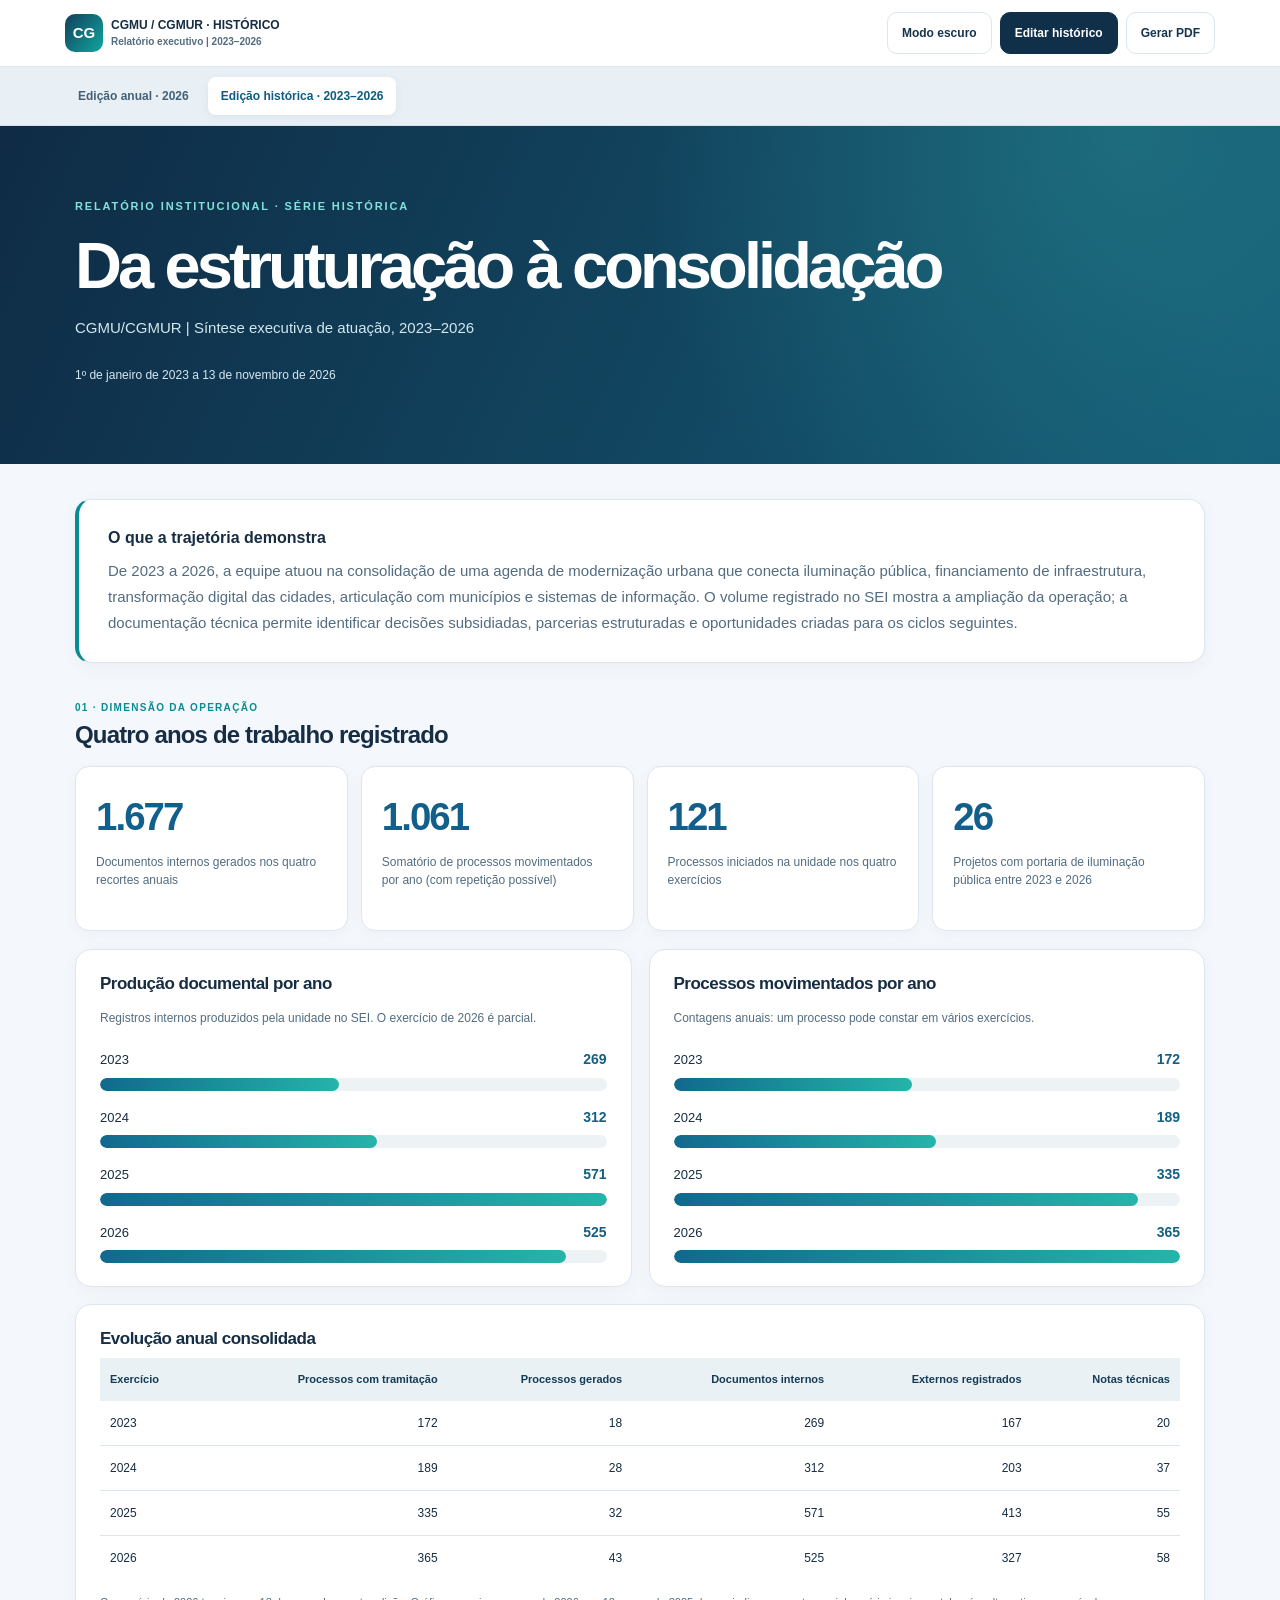
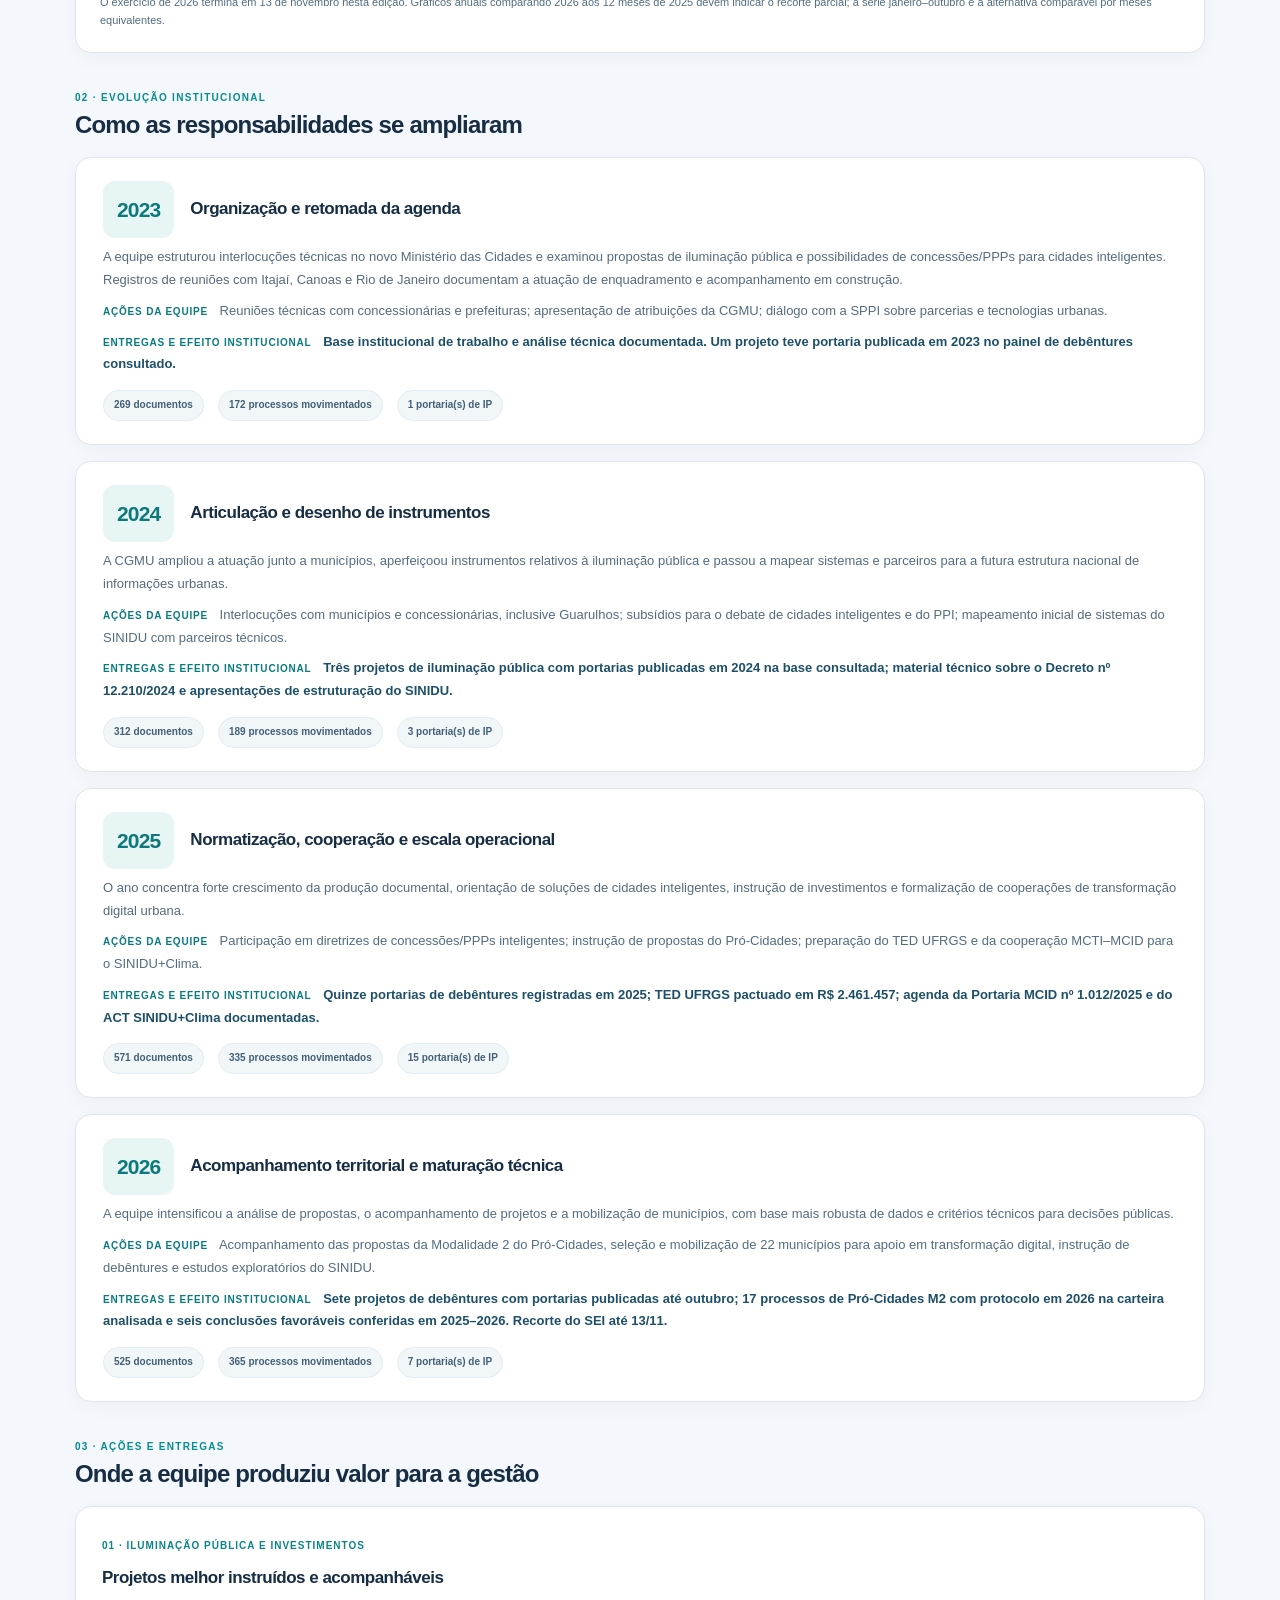
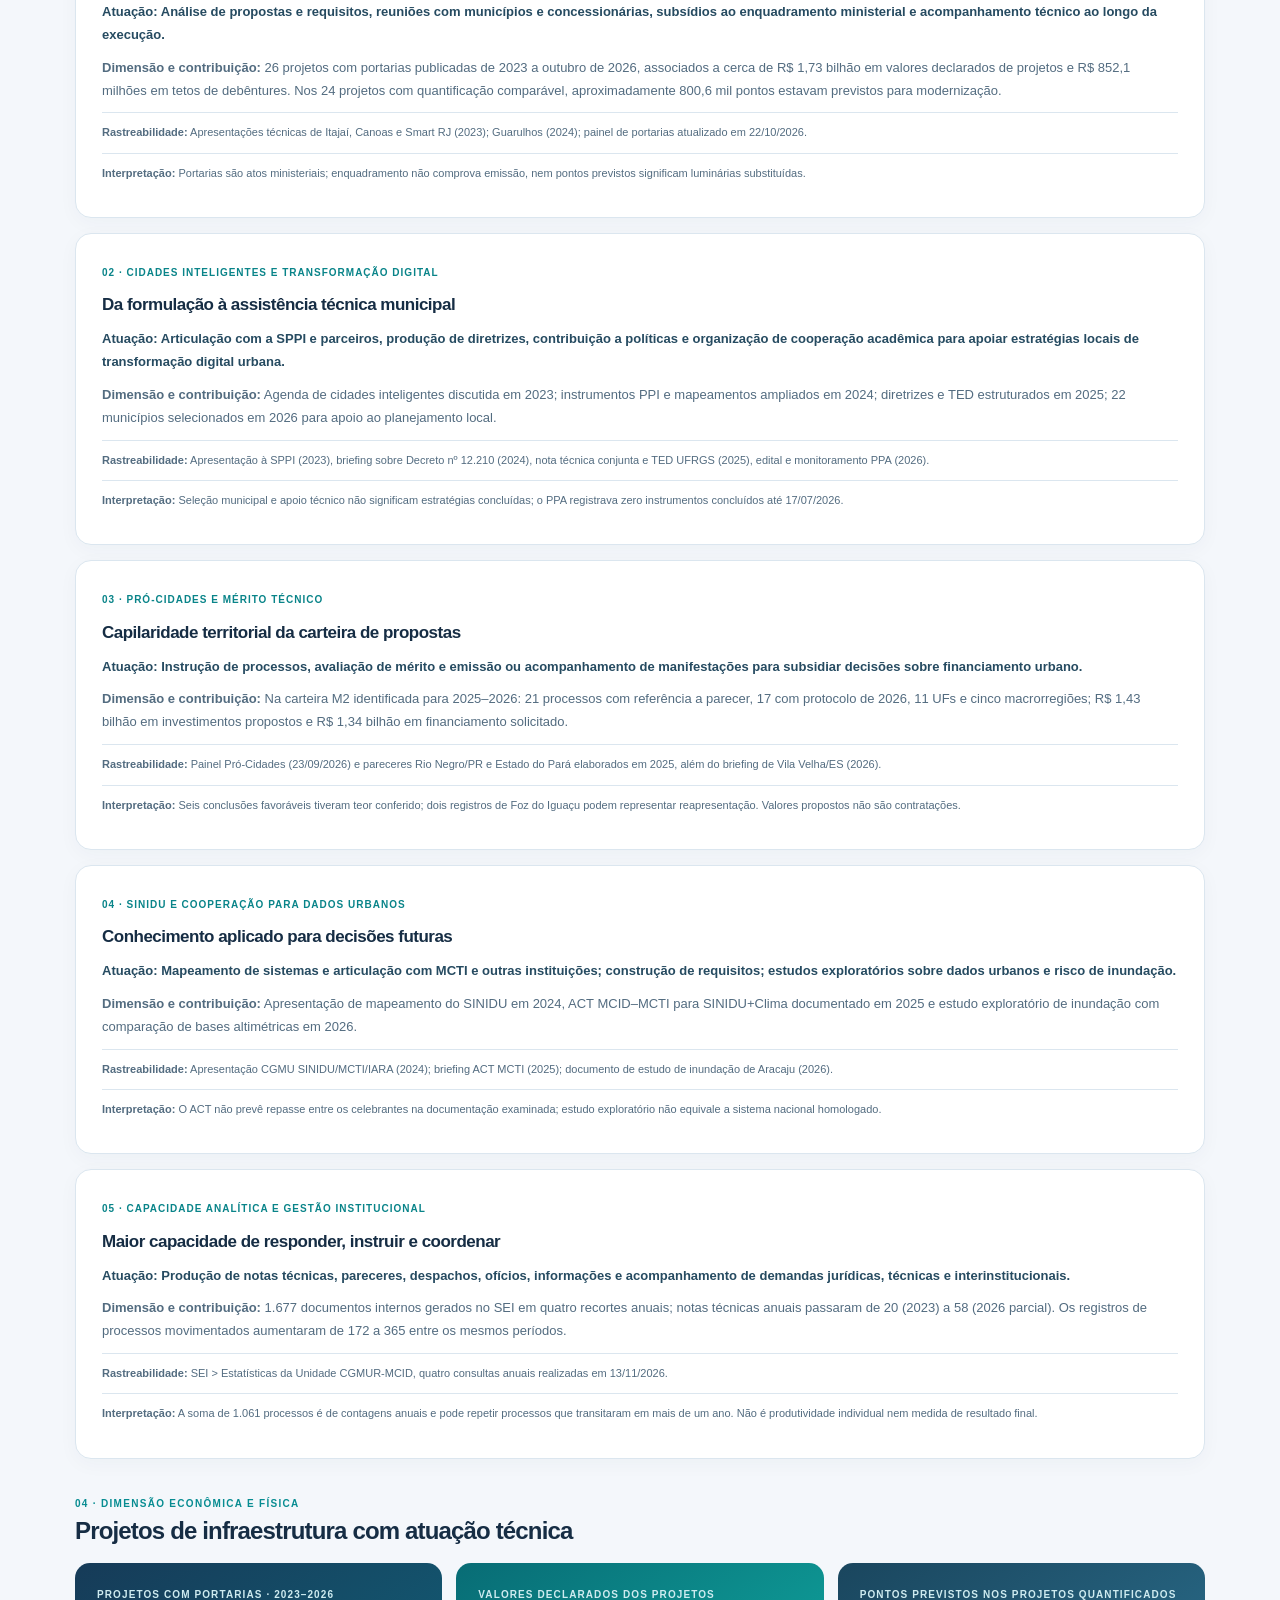
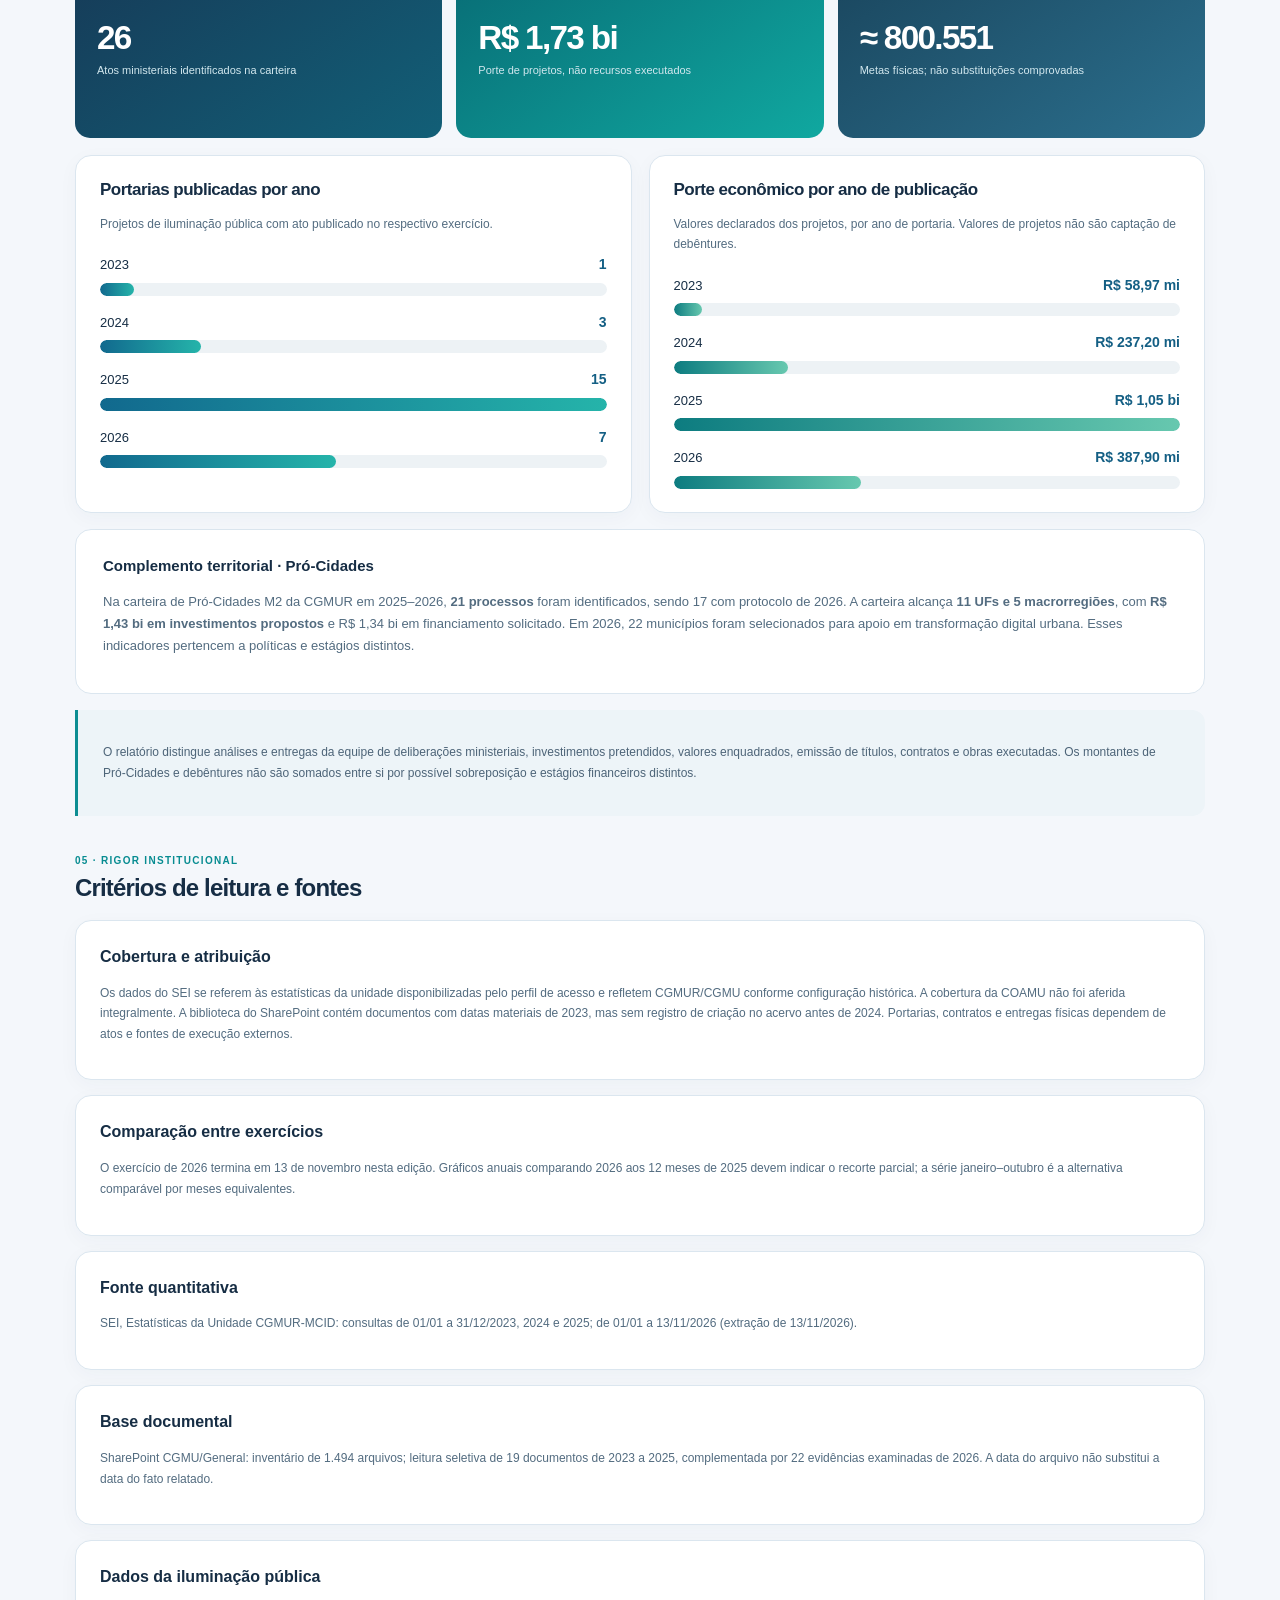
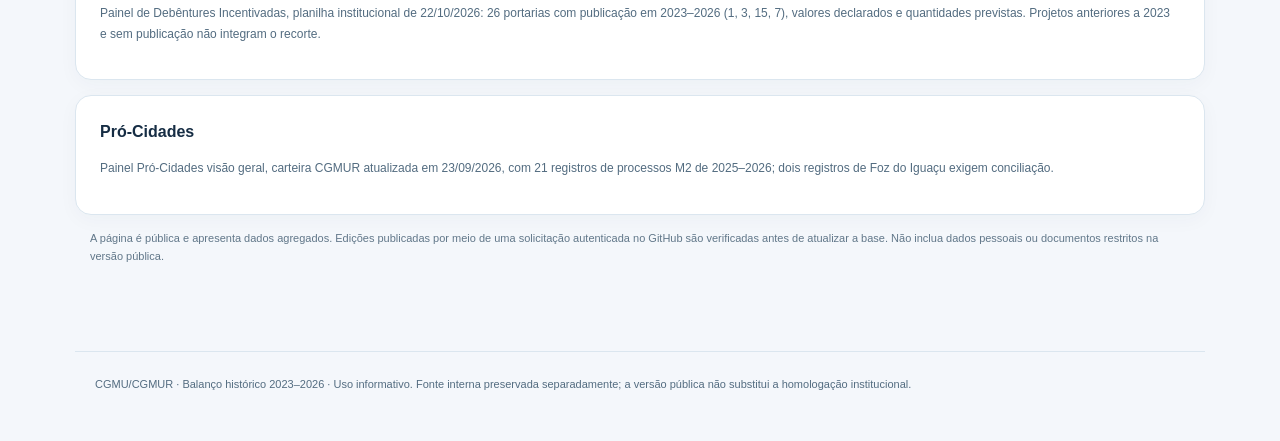
==== historico-2023-2026.html @ 6ca78395 "Publicar aba histórica CGMUR 2023–2026 com dados SEI e frentes estratégicas" ====
<!doctype html>
<html lang="pt-BR"><head><meta charset="utf-8"><meta name="viewport" content="width=device-width,initial-scale=1"><meta name="theme-color" content="#102f49">
<title>CGMU/CGMUR · Balanço histórico 2023–2026</title>
<meta name="description" content="Balanço executivo histórico da CGMU/CGMUR de janeiro de 2023 a novembro de 2026: atuação técnica, dados processuais, iluminação pública, transformação digital e parcerias.">
<link rel="stylesheet" href="historico-v1.css"></head><body>
<nav class="topbar" aria-label="Ações e navegação">
 <div class="logo" aria-hidden="true">CG</div><div class="brand">CGMU / CGMUR · HISTÓRICO <span>Relatório executivo | 2023–2026</span></div>
 <button id="theme" aria-pressed="false">Modo escuro</button>
 <button id="edit" class="primary" aria-pressed="false">Editar histórico</button>
 <button id="save" class="edit-only">Salvar rascunho</button>
 <button id="restore" class="edit-only">Restaurar rascunho</button>
 <button id="export" class="edit-only">Exportar JSON</button>
 <button id="publish" class="accent edit-only">Publicar alterações</button>
 <button id="print">Gerar PDF</button>
</nav>
<div id="status" class="status" role="status"></div>
<div class="tabs" aria-label="Edições do relatório">
 <a href="index.html">Edição anual · 2026</a>
 <a href="historico-2023-2026.html" class="active" aria-current="page">Edição histórica · 2023–2026</a>
</div>
<header class="hero"><div class="inner"><div class="eyebrow">RELATÓRIO INSTITUCIONAL · SÉRIE HISTÓRICA</div><h1 id="heroTitle"></h1><p id="heroSubtitle"></p><p class="period" id="period"></p></div></header>
<main class="container">
 <section class="intro" id="panorama"><h2>O que a trajetória demonstra</h2><p id="intro"></p></section>
 <section id="indicadores"><h2 class="section-title"><span class="section-kicker">01 · DIMENSÃO DA OPERAÇÃO</span>Quatro anos de trabalho registrado</h2><div class="kpis" id="kpis"></div>
 <div class="cols" style="margin-top:18px"><article class="panel"><h3>Produção documental por ano</h3><p class="small">Registros internos produzidos pela unidade no SEI. O exercício de 2026 é parcial.</p><div class="chart-group" id="docsChart"></div></article><article class="panel"><h3>Processos movimentados por ano</h3><p class="small">Contagens anuais: um processo pode constar em vários exercícios.</p><div class="chart-group" id="processChart"></div></article></div>
 <article class="panel" style="margin-top:17px"><h3>Evolução anual consolidada</h3><div class="table-wrap"><table class="trend"><thead><tr><th>Exercício</th><th>Processos com tramitação</th><th>Processos gerados</th><th>Documentos internos</th><th>Externos registrados</th><th>Notas técnicas</th></tr></thead><tbody id="yearTable"></tbody></table></div><p class="chart-note" id="comparability"></p></article></section>
 <section id="trajetoria"><h2 class="section-title"><span class="section-kicker">02 · EVOLUÇÃO INSTITUCIONAL</span>Como as responsabilidades se ampliaram</h2><div id="yearStories"></div></section>
 <section id="contribuicao"><h2 class="section-title"><span class="section-kicker">03 · AÇÕES E ENTREGAS</span>Onde a equipe produziu valor para a gestão</h2><div id="themeStories"></div></section>
 <section id="investimentos"><h2 class="section-title"><span class="section-kicker">04 · DIMENSÃO ECONÔMICA E FÍSICA</span>Projetos de infraestrutura com atuação técnica</h2><div class="finance"><div class="finance-card"><span>Projetos com portarias · 2023–2026</span><strong id="debCount"></strong><p>Atos ministeriais identificados na carteira</p></div><div class="finance-card"><span>Valores declarados dos projetos</span><strong id="debValue"></strong><p>Porte de projetos, não recursos executados</p></div><div class="finance-card"><span>Pontos previstos nos projetos quantificados</span><strong id="debPoints"></strong><p>Metas físicas; não substituições comprovadas</p></div></div>
 <div class="cols" style="margin-top:17px"><article class="panel"><h3>Portarias publicadas por ano</h3><p class="small">Projetos de iluminação pública com ato publicado no respectivo exercício.</p><div class="chart-group" id="debChart"></div></article><article class="panel"><h3>Porte econômico por ano de publicação</h3><p class="small">Valores declarados dos projetos, por ano de portaria. Valores de projetos não são captação de debêntures.</p><div class="chart-group" id="debFinanceChart"></div></article></div>
 <div class="territory"><strong>Complemento territorial · Pró-Cidades</strong><p id="territoryText"></p></div><div class="footnotes"><p id="caveatMoney"></p></div></section>
 <section id="metodologia"><h2 class="section-title"><span class="section-kicker">05 · RIGOR INSTITUCIONAL</span>Critérios de leitura e fontes</h2><div id="notes"></div></section>
 <p class="notice" id="editHelp">A página é pública e apresenta dados agregados. Edições publicadas por meio de uma solicitação autenticada no GitHub são verificadas antes de atualizar a base. Não inclua dados pessoais ou documentos restritos na versão pública.</p>
</main>
<footer class="footer">CGMU/CGMUR · Balanço histórico 2023–2026 · Uso informativo. Fonte interna preservada separadamente; a versão pública não substitui a homologação institucional.</footer>
<noscript>Ative o JavaScript para consultar os indicadores e os gráficos deste relatório.</noscript>
<script>
const PATH='historico-2023-2026.json',REPO='victorpeborges-ADS/relatorio-cgmur-2026-publico';
const $=q=>document.querySelector(q);
const fmt=n=>Number(n||0).toLocaleString('pt-BR',{maximumFractionDigits:0});
const brl=n=>Number(n||0).toLocaleString('pt-BR',{style:'currency',currency:'BRL'});
const money=n=>n>=1e9?'R$ '+(n/1e9).toLocaleString('pt-BR',{maximumFractionDigits:2,minimumFractionDigits:2})+' bi':n>=1e6?'R$ '+(n/1e6).toLocaleString('pt-BR',{maximumFractionDigits:2,minimumFractionDigits:2})+' mi':brl(n);
const esc=s=>String(s??'').replace(/[&<>"']/g,c=>({'&':'&amp;','<':'&lt;','>':'&gt;','"':'&quot;',"'":'&#39;'}[c]));
let model=null,original=null,editing=false;
const copy=x=>JSON.parse(JSON.stringify(x));
const numericKeys=new Set(['processes','generated','documents','external','notes','merits','tenMonthDocuments','acts','projectValue','ceiling','plannedPoints','quantified','cases']);
function displayMessage(s,err=false){const box=$('#status');box.textContent=s;box.classList.add('visible');box.classList.toggle('error',err)}
function getPath(obj,path){return path.split('.').reduce((x,key)=>x?.[key],obj)}
function setPath(obj,path,val){const p=path.split('.');let v=obj;for(const x of p.slice(0,-1))v=v?.[x];if(v!=null)v[p.at(-1)]=val}
function eText(s,path,format){const shown=format?format(s):s;return '<span data-edit="'+esc(path)+'" '+(numericKeys.has(path.split('.').at(-1))?'data-number="true"':'')+'>'+esc(shown)+'</span>'}
function addBar(to,items,key,formatter,max){const el=$(to);el.replaceChildren();const mx=max||Math.max(1,...items.map(x=>Number(x[key]||0)));items.forEach((item,i)=>{const row=document.createElement('div');row.className='chart-row';row.innerHTML='<div class="chart-label"><span>'+esc(item.year)+'</span><strong>'+esc(formatter(item[key]))+'</strong></div><div class="track"><div class="fill'+(key==='projectValue'?' secondary':'')+'" style="width:'+Math.max(0,100*Number(item[key]||0)/mx)+'%"></div></div>';el.append(row)})}
function render(){
 if(!model)return;const m=model,years=m.years,debs=m.debentures;
 $('#heroTitle').innerHTML=eText(m.title,'title');$('#heroSubtitle').innerHTML=eText(m.subtitle,'subtitle');$('#period').innerHTML=eText(m.period,'period');
 $('#intro').innerHTML=eText(m.summary,'summary');
 const numdocs=years.reduce((s,x)=>s+x.documents,0),procs=years.reduce((s,x)=>s+x.processes,0),made=years.reduce((s,x)=>s+x.generated,0);
 const acttotal=debs.reduce((s,x)=>s+x.acts,0);
 const cards=[{v:numdocs,l:'Documentos internos gerados nos quatro recortes anuais'},{v:procs,l:'Somatório de processos movimentados por ano (com repetição possível)'},{v:made,l:'Processos iniciados na unidade nos quatro exercícios'},{v:acttotal,l:'Projetos com portaria de iluminação pública entre 2023 e 2026'}];
 $('#kpis').innerHTML=cards.map(c=>'<article class="kpi"><strong>'+fmt(c.v)+'</strong><span>'+esc(c.l)+'</span></article>').join('');
 addBar('#docsChart',years,'documents',fmt);addBar('#processChart',years,'processes',fmt);
 $('#yearTable').innerHTML=years.map((y,i)=>'<tr>'+['year','processes','generated','documents','external','notes'].map(k=>'<td>'+eText(y[k],'years.'+i+'.'+k,k==='year'?null:fmt)+'</td>').join('')+'</tr>').join('');
 $('#comparability').innerHTML=eText(m.notes.comparability,'notes.comparability');
 $('#yearStories').innerHTML=years.map((y,i)=>'<article class="year-card"><div class="year-header"><span class="year-big">'+esc(y.year)+'</span><h3>'+eText(y.label,'years.'+i+'.label')+'</h3></div><p>'+eText(y.summary,'years.'+i+'.summary')+'</p><p><span class="label">Ações da equipe</span> '+eText(y.actions,'years.'+i+'.actions')+'</p><p class="feature"><span class="label">Entregas e efeito institucional</span> '+eText(y.results,'years.'+i+'.results')+'</p><div class="year-stats"><span class="mini-pill">'+fmt(y.documents)+' documentos</span><span class="mini-pill">'+fmt(y.processes)+' processos movimentados</span><span class="mini-pill">'+fmt(debs[i].acts)+' portaria(s) de IP</span></div></article>').join('');
 $('#themeStories').innerHTML=m.themes.map((t,i)=>'<article class="theme-card"><span class="tag">'+eText(t.tag,'themes.'+i+'.tag')+'</span><h3>'+eText(t.title,'themes.'+i+'.title')+'</h3><p class="action"><b>Atuação:</b> '+eText(t.action,'themes.'+i+'.action')+'</p><p><b>Dimensão e contribuição:</b> '+eText(t.result,'themes.'+i+'.result')+'</p><p class="evidence"><b>Rastreabilidade:</b> '+eText(t.evidence,'themes.'+i+'.evidence')+'</p><p class="evidence"><b>Interpretação:</b> '+eText(t.boundary,'themes.'+i+'.boundary')+'</p></article>').join('');
 $('#debCount').textContent=fmt(acttotal);$('#debValue').textContent=money(debs.reduce((s,x)=>s+x.projectValue,0));$('#debPoints').textContent='≈ '+fmt(debs.reduce((s,x)=>s+x.plannedPoints,0));
 addBar('#debChart',debs,'acts',fmt);addBar('#debFinanceChart',debs,'projectValue',money);
 $('#territoryText').innerHTML='Na carteira de Pró-Cidades M2 da CGMUR em 2025–2026, <b>'+fmt(m.territory.procCases)+' processos</b> foram identificados, sendo '+fmt(m.territory.proc2026)+' com protocolo de 2026. A carteira alcança <b>'+fmt(m.territory.states)+' UFs e '+fmt(m.territory.macroregions)+' macrorregiões</b>, com <b>'+money(m.territory.proInvestment)+' em investimentos propostos</b> e '+money(m.territory.proFinancing)+' em financiamento solicitado. Em 2026, '+fmt(m.territory.municipalTDU)+' municípios foram selecionados para apoio em transformação digital urbana. Esses indicadores pertencem a políticas e estágios distintos.';
 $('#caveatMoney').innerHTML=eText(m.notes.attribution,'notes.attribution');
 $('#notes').innerHTML=['limitations','comparability','sourceSEI','sourceSharePoint','sourceDeb','sourceProc'].map((k,i)=>'<article class="methodbox"><h3>'+esc(({limitations:'Cobertura e atribuição',comparability:'Comparação entre exercícios',sourceSEI:'Fonte quantitativa',sourceSharePoint:'Base documental',sourceDeb:'Dados da iluminação pública',sourceProc:'Pró-Cidades'}[k]))+'</h3><p>'+eText(m.notes[k],'notes.'+k)+'</p></article>').join('');
 document.querySelectorAll('[data-edit]').forEach(el=>{el.contentEditable=editing?'true':'false';if(editing)el.setAttribute('aria-label','Editar '+el.dataset.edit);else el.removeAttribute('aria-label')});
 $('#edit').setAttribute('aria-pressed',String(editing));document.body.classList.toggle('editing',editing);
}
function numeric(s){const str=String(s).trim().replace(/\s+/g,'');let v=str;if(str.includes(','))v=str.replace(/\./g,'').replace(',','.');else if(/^\d{1,3}(\.\d{3})+$/.test(str))v=str.replace(/\./g,'');const x=Number(v);return Number.isFinite(x)&&x>=0?x:NaN}
function snapshot(){if(!model)return;for(const el of document.querySelectorAll('[data-edit]')){const path=el.dataset.edit,value=el.innerText.trim();setPath(model,path,el.dataset.number==='true'?numeric(value):value)}model.updated=new Date().toISOString().slice(0,10)}
function validate(m){if(!m||!Array.isArray(m.years)||m.years.length!==4||!Array.isArray(m.debentures)||m.debentures.length!==4||!Array.isArray(m.themes)||m.themes.length<4||m.themes.length>10)throw Error('Estrutura histórica inválida');for(const group of [m.years,m.debentures])for(const row of group)for(const [k,v] of Object.entries(row))if(numericKeys.has(k)&&(!Number.isFinite(v)||v<0))throw Error('Indicador numérico inválido: '+k);if(!m.title||m.title.length>200||!m.summary||m.summary.length>8000)throw Error('Título ou resumo inválido');return true}
$('#edit').onclick=()=>{if(editing)snapshot();editing=!editing;render();displayMessage(editing?'Modo de edição ativado. Os textos e números podem ser alterados diretamente na página.':'Modo de leitura restaurado.')};
$('#save').onclick=()=>{snapshot();try{validate(model);localStorage.setItem('cgmur-history-draft',JSON.stringify(model));render();displayMessage('Rascunho histórico salvo neste navegador.')}catch(e){displayMessage(e.message,true)}};
$('#restore').onclick=()=>{try{const raw=localStorage.getItem('cgmur-history-draft');if(!raw)throw Error('Ainda não há rascunho salvo.');const m=JSON.parse(raw);validate(m);model=m;render();displayMessage('Rascunho histórico restaurado.')}catch(e){displayMessage(e.message,true)}};
$('#export').onclick=()=>{snapshot();try{validate(model);const a=document.createElement('a'),blob=new Blob([JSON.stringify(model,null,2)],{type:'application/json'});a.href=URL.createObjectURL(blob);a.download='CGMUR_Historico_2023_2026_editado.json';a.click();setTimeout(()=>URL.revokeObjectURL(a.href),20000)}catch(e){displayMessage(e.message,true)}};
$('#print').onclick=()=>window.print();
$('#publish').onclick=async()=>{
 snapshot();try{validate(model)}catch(e){displayMessage(e.message,true);return}
 const raw=JSON.stringify(model);
 if(/sei\.mi\.gov\.br|mcidades\.sharepoint\.com|\b\d{5}\.\d{6}\/\d{4}-\d{2}\b/i.test(raw)){displayMessage('Existe uma referência interna de processo ou endereço privado. Retire-a antes de publicar.',true);return}
 if(!confirm('A edição será pública após sua confirmação no GitHub. Confirma que não contém dados internos, pessoais ou restritos?'))return;
 const newTab=window.open('about:blank','_blank');
 if(!newTab){displayMessage('Permita novas abas/pop-ups para publicar pelo GitHub.',true);return}
 try{newTab.opener=null}catch(e){}
 let body='CGMUR_HISTORY_UPDATE_V1\n'+raw;
 try{if(typeof CompressionStream!=='undefined'){const zip=await new Response(new Blob([raw]).stream().pipeThrough(new CompressionStream('gzip'))).arrayBuffer();const arr=new Uint8Array(zip);let b='';for(let i=0;i<arr.length;i+=8192)b+=String.fromCharCode(...arr.slice(i,i+8192));body='CGMUR_HISTORY_UPDATE_V1_GZIP\n'+btoa(b).replace(/\+/g,'-').replace(/\//g,'_').replace(/=+$/,'')}}catch(e){}
 const base='https://github.com/'+REPO+'/issues/new?title='+encodeURIComponent('Atualizar relatório histórico CGMUR 2023–2026');
 const url=base+'&body='+encodeURIComponent(body);
 if(url.length<6500){newTab.location.replace(url);displayMessage('No GitHub, confirme a solicitação com Submit new issue. Sua conta será verificada antes da publicação.')}
 else{newTab.location.replace(base);try{await navigator.clipboard.writeText(body);displayMessage('Descrição copiada. Cole no corpo da solicitação do GitHub e clique em Submit new issue.')}catch(e){displayMessage('O texto é extenso. Exporte o JSON e solicite publicação sem colar dados privados.',true)}}
};
$('#theme').onclick=()=>{const dark=document.documentElement.dataset.theme!=='dark';document.documentElement.dataset.theme=dark?'dark':'light';$('#theme').textContent=dark?'Modo claro':'Modo escuro';$('#theme').setAttribute('aria-pressed',String(dark));try{localStorage.setItem('cgmur-history-theme',dark?'dark':'light')}catch(e){}};
try{if(localStorage.getItem('cgmur-history-theme')==='dark')$('#theme').click()}catch(e){}
(async()=>{try{const r=await fetch(PATH+'?v=20261113');if(!r.ok)throw Error('HTTP '+r.status);model=await r.json();validate(model);original=copy(model);render()}catch(e){displayMessage('Não foi possível carregar os dados: '+e.message,true)}})();
</script></body></html>
---- historico-v1.css ----
:root{color-scheme:light;--paper:#f4f7fb;--surface:#fff;--ink:#162d44;--muted:#536c80;--line:#dbe6ef;--navy:#102f49;--teal:#078c91;--blue:#145e8c;--radius:16px}*{box-sizing:border-box}html{scroll-behavior:smooth;scroll-padding-top:40px}body{margin:0;font:15px/1.68 -apple-system,BlinkMacSystemFont,"Segoe UI",Arial,sans-serif;background:var(--paper);color:var(--ink)}a{color:inherit}button{font:inherit;cursor:pointer;background:#fff;color:#17344d;border:1px solid var(--line);border-radius:10px;padding:10px 14px;min-height:41px;font-size:12px;font-weight:750}button:hover{background:#eaf2f6}button:focus-visible,a:focus-visible,[contenteditable=true]:focus-visible{outline:3px solid #0e91a0;outline-offset:3px}.topbar{background:#fff;border-bottom:1px solid var(--line);padding:12px max(20px,calc((100vw - 1150px)/2));display:flex;align-items:center;gap:8px;flex-wrap:wrap}.logo{height:38px;width:38px;display:grid;place-items:center;border-radius:10px;background:linear-gradient(130deg,#12405b,#10a5a0);color:white;font-weight:800}.brand{flex:1 1 220px;font-size:12px;font-weight:800;line-height:1.2}.brand span{display:block;font-size:10px;color:var(--muted);font-weight:600;margin-top:4px}.topbar .primary{background:var(--navy);color:#fff;border-color:var(--navy)}.topbar .accent{background:#077b7e;color:#fff;border-color:#077b7e}.tabs{display:flex;flex-wrap:wrap;gap:6px;padding:10px max(20px,calc((100vw - 1150px)/2));background:#e9f0f5;border-bottom:1px solid #d5e1ea}.tabs a{font-size:12px;text-decoration:none;color:#426177;font-weight:800;border-radius:8px;padding:9px 13px}.tabs a.active{background:#fff;color:#0f5c80;box-shadow:0 2px 9px #093c5210}.hero{color:#fff;position:relative;isolation:isolate;padding:71px 20px 65px;background:radial-gradient(circle at 88% 3%,#247e8999,transparent 42%),linear-gradient(115deg,#0f2b45,#145c77)}.hero .inner{max-width:1130px;margin:auto}.eyebrow{font-size:11px;text-transform:uppercase;letter-spacing:.17em;color:#83e3db;font-weight:800}.hero h1{font-size:clamp(35px,5.5vw,65px);line-height:1.1;letter-spacing:-.06em;max-width:940px;margin:14px 0}.hero p{max-width:800px;color:#d2e8ef;font-size:15px;margin:13px 0}.hero .period{font-size:12px;margin-top:25px;color:#d7e8f1}.container{max-width:1170px;margin:auto;padding:35px 20px 85px}.intro{padding:25px 29px;background:#fff;border:1px solid var(--line);border-left:4px solid var(--teal);border-radius:var(--radius);box-shadow:0 5px 19px #0d33550a}.intro h2{margin:0 0 6px;font-size:16px}.intro p{margin:0;color:var(--muted);line-height:1.76}.section-title{margin:39px 0 17px;font-size:24px;letter-spacing:-.035em;line-height:1.2}.section-kicker{display:block;font-size:10px;letter-spacing:.13em;text-transform:uppercase;font-weight:850;color:var(--teal);margin:0 0 7px}.kpis{display:grid;grid-template-columns:repeat(4,minmax(0,1fr));gap:13px}.kpi{background:#fff;border:1px solid var(--line);border-radius:14px;padding:22px 20px;min-height:165px;box-shadow:0 4px 15px #0d345508}.kpi strong{font-size:clamp(26px,3vw,39px);line-height:1.1;display:block;letter-spacing:-.05em;color:#125f8b;margin:7px 0 14px;font-variant-numeric:tabular-nums}.kpi span{font-size:12px;color:var(--muted);line-height:1.5;display:block}.cols{display:grid;grid-template-columns:repeat(2,minmax(0,1fr));gap:17px}.panel,.year-card,.theme-card,.methodbox{background:var(--surface);border:1px solid var(--line);border-radius:var(--radius);padding:23px 24px;box-shadow:0 5px 20px #10354c09;min-width:0}.panel h3,.year-card h3,.theme-card h3{font-size:17px;letter-spacing:-.03em;margin:0 0 7px;line-height:1.35}.panel .small,.methodbox p{font-size:12px;color:var(--muted);line-height:1.72}.chart-group{display:grid;gap:15px;margin-top:19px}.chart-row{min-width:0}.chart-label{display:flex;align-items:baseline;justify-content:space-between;gap:12px;font-size:13px;margin-bottom:6px}.chart-label strong{font-variant-numeric:tabular-nums;font-size:14px;color:#145f84}.track{height:13px;border-radius:9px;overflow:hidden;background:#edf2f5}.fill{height:100%;border-radius:9px;background:linear-gradient(90deg,#11698e,#25b4aa)}.fill.secondary{background:linear-gradient(90deg,#0d7c80,#67c8af)}.chart-note{font-size:11px;color:var(--muted);margin:13px 0 0;line-height:1.65}.table-wrap{overflow-x:auto}.trend{width:100%;border-collapse:separate;border-spacing:0;font-size:12px}.trend th{text-align:right;background:#e9f1f5;color:#143c55;font-size:11px;padding:12px 10px}.trend th:first-child,.trend td:first-child{text-align:left}.trend td{padding:12px 10px;text-align:right;border-bottom:1px solid var(--line);font-variant-numeric:tabular-nums}.trend tr:last-child td{border:0}.trend .muted{font-size:10px;color:#65788a}.year-card{margin-bottom:16px;padding:23px 27px}.year-header{display:flex;align-items:center;gap:16px;margin-bottom:8px}.year-big{border-radius:12px;background:#e8f5f5;color:#0d797c;font-size:21px;font-weight:850;padding:11px 14px;letter-spacing:-.04em}.year-header h3{margin:0}.year-card p{font-size:13px;color:var(--muted);line-height:1.75;margin:8px 0 0}.year-card .feature{font-weight:650;color:#1d5068}.year-card .label{color:#087b80;font-weight:830;text-transform:uppercase;font-size:10px;letter-spacing:.08em;display:inline-block;margin-right:8px}.year-stats{display:flex;gap:14px;flex-wrap:wrap;margin-top:14px}.mini-pill{background:#f1f6f9;border:1px solid #e1edf2;padding:6px 10px;border-radius:40px;color:#436074;font-size:10px;font-weight:730}.theme-card{padding:24px 26px;margin-bottom:15px}.theme-card .tag{color:#098489;text-transform:uppercase;font-size:10px;font-weight:820;letter-spacing:.1em}.theme-card h3{margin:11px 0}.theme-card p{font-size:13px;line-height:1.76;color:var(--muted);margin:10px 0}.theme-card .action{font-weight:690;color:#264b61}.theme-card .evidence{padding-top:10px;border-top:1px solid var(--line);font-size:11px}.finance{display:grid;grid-template-columns:repeat(3,minmax(0,1fr));gap:14px}.finance-card{background:linear-gradient(145deg,#163b58,#125f77);border-radius:15px;color:#fff;padding:24px 22px;min-height:175px}.finance-card:nth-child(2){background:linear-gradient(145deg,#086c75,#10a8a0)}.finance-card:nth-child(3){background:linear-gradient(145deg,#1a465e,#2b6f8d)}.finance-card span{font-size:10px;letter-spacing:.11em;text-transform:uppercase;color:#ceebf0;font-weight:750;display:block}.finance-card strong{font-size:clamp(25px,2.6vw,37px);font-variant-numeric:tabular-nums;display:block;margin:16px 0 4px;letter-spacing:-.05em;line-height:1.15}.finance-card p{font-size:11px;color:#d1e7ee;line-height:1.55;margin:0}.territory{padding:23px 27px;margin-top:16px;background:#fff;border:1px solid var(--line);border-radius:var(--radius)}.territory p{font-size:13px;color:var(--muted);line-height:1.7}.footnotes{background:#edf4f8;border-left:3px solid #0d8d92;padding:20px 25px;border-radius:0 13px 13px 0;margin-top:16px}.footnotes p{font-size:12px;color:#4d6478;line-height:1.73}.methodbox{margin-top:15px}.methodbox h3{margin:0 0 8px;font-size:16px}.footer{color:var(--muted);border-top:1px solid var(--line);padding:23px 20px;max-width:1130px;margin:0 auto 25px;font-size:11px}.edit-only{display:none}.editing .edit-only{display:inline-flex}.editing [contenteditable=true]{outline:2px dashed #12a2a0;outline-offset:3px;background:#c9f4ed23;cursor:text}.status{padding:11px 17px;background:#e7f4f1;color:#075c55;font-size:12px;display:none}.status.visible{display:block}.status.error{background:#ffedea;color:#902a1e}.notice{color:#617789;font-size:11px;max-width:1100px;margin:14px auto 0}.controls button{margin:3px}.print-only{display:none}@media(max-width:900px){.kpis{grid-template-columns:repeat(2,minmax(0,1fr))}.finance{grid-template-columns:1fr 1fr}.finance-card:last-child{grid-column:1/-1}}@media(max-width:670px){.container{padding:24px 14px 60px}.hero{padding:49px 17px 45px}.hero h1{font-size:37px}.topbar{padding:10px 13px}.cols{grid-template-columns:1fr}.kpis{gap:10px}.kpi{min-height:150px;padding:17px 15px}.kpi strong{font-size:32px}.finance{grid-template-columns:1fr}.finance-card:last-child{grid-column:auto}.year-header{align-items:flex-start}.tabs{padding:7px 10px}.section-title{font-size:21px}.chart-label{font-size:11px}.chart-label strong{font-size:12px}}@media print{body{background:#fff;color:#132f45}.topbar,.tabs,.status,.controls,.edit-only,.notice{display:none!important}.hero{padding:0 0 15px;background:#fff!important;color:#143f5f;border-bottom:3px solid #0e8090}.hero h1{font-size:30px;color:#12364f}.hero p,.hero .period{color:#435969}.container{padding:15px 0}.panel,.kpi,.year-card,.theme-card,.methodbox{box-shadow:none;break-inside:avoid}.cols{grid-template-columns:1fr 1fr}.kpis{grid-template-columns:repeat(4,minmax(0,1fr))}.finance{grid-template-columns:repeat(3,minmax(0,1fr))}.finance-card,.year-big{print-color-adjust:exact;-webkit-print-color-adjust:exact}.year-card,.theme-card{break-inside:avoid}.section-title{break-after:avoid;margin:26px 0 12px}.chart-group{gap:11px}}@media(prefers-reduced-motion:reduce){html{scroll-behavior:auto}}
html[data-theme=dark]{color-scheme:dark;--paper:#0f1c2a;--surface:#162b3d;--ink:#ebf3f8;--muted:#afc7d8;--line:#2c485c;--navy:#11405b;--teal:#67d4c9;--blue:#96def0}
html[data-theme=dark] .topbar{background:#182b3a}
html[data-theme=dark] .tabs{background:#14283a;border-color:#2c485c}
html[data-theme=dark] .tabs a.active{background:#254155;color:#a7e9e8}
html[data-theme=dark] button{background:#203d52;color:#e5f4f8}
html[data-theme=dark] button.primary{background:#186486;color:#fff}
html[data-theme=dark] button.accent{background:#0d7475;color:#fff}
html[data-theme=dark] .year-big{background:#21505a;color:#b8f5ed}
html[data-theme=dark] .track{background:#2c4354}
html[data-theme=dark] .kpi strong,html[data-theme=dark] .chart-label strong,html[data-theme=dark] .pc-amount{color:#91dce8}
html[data-theme=dark] .mini-pill{background:#274254;border-color:#395467;color:#bfd8e2}
html[data-theme=dark] .trend th{background:#234459;color:#daedfa}
html[data-theme=dark] .footnotes{background:#1a3c49}
html[data-theme=dark] .footnotes p{color:#bed6e3}
html[data-theme=dark] .status{background:#1e4945;color:#c6f8ea}
html[data-theme=dark] .territory{background:var(--surface)}
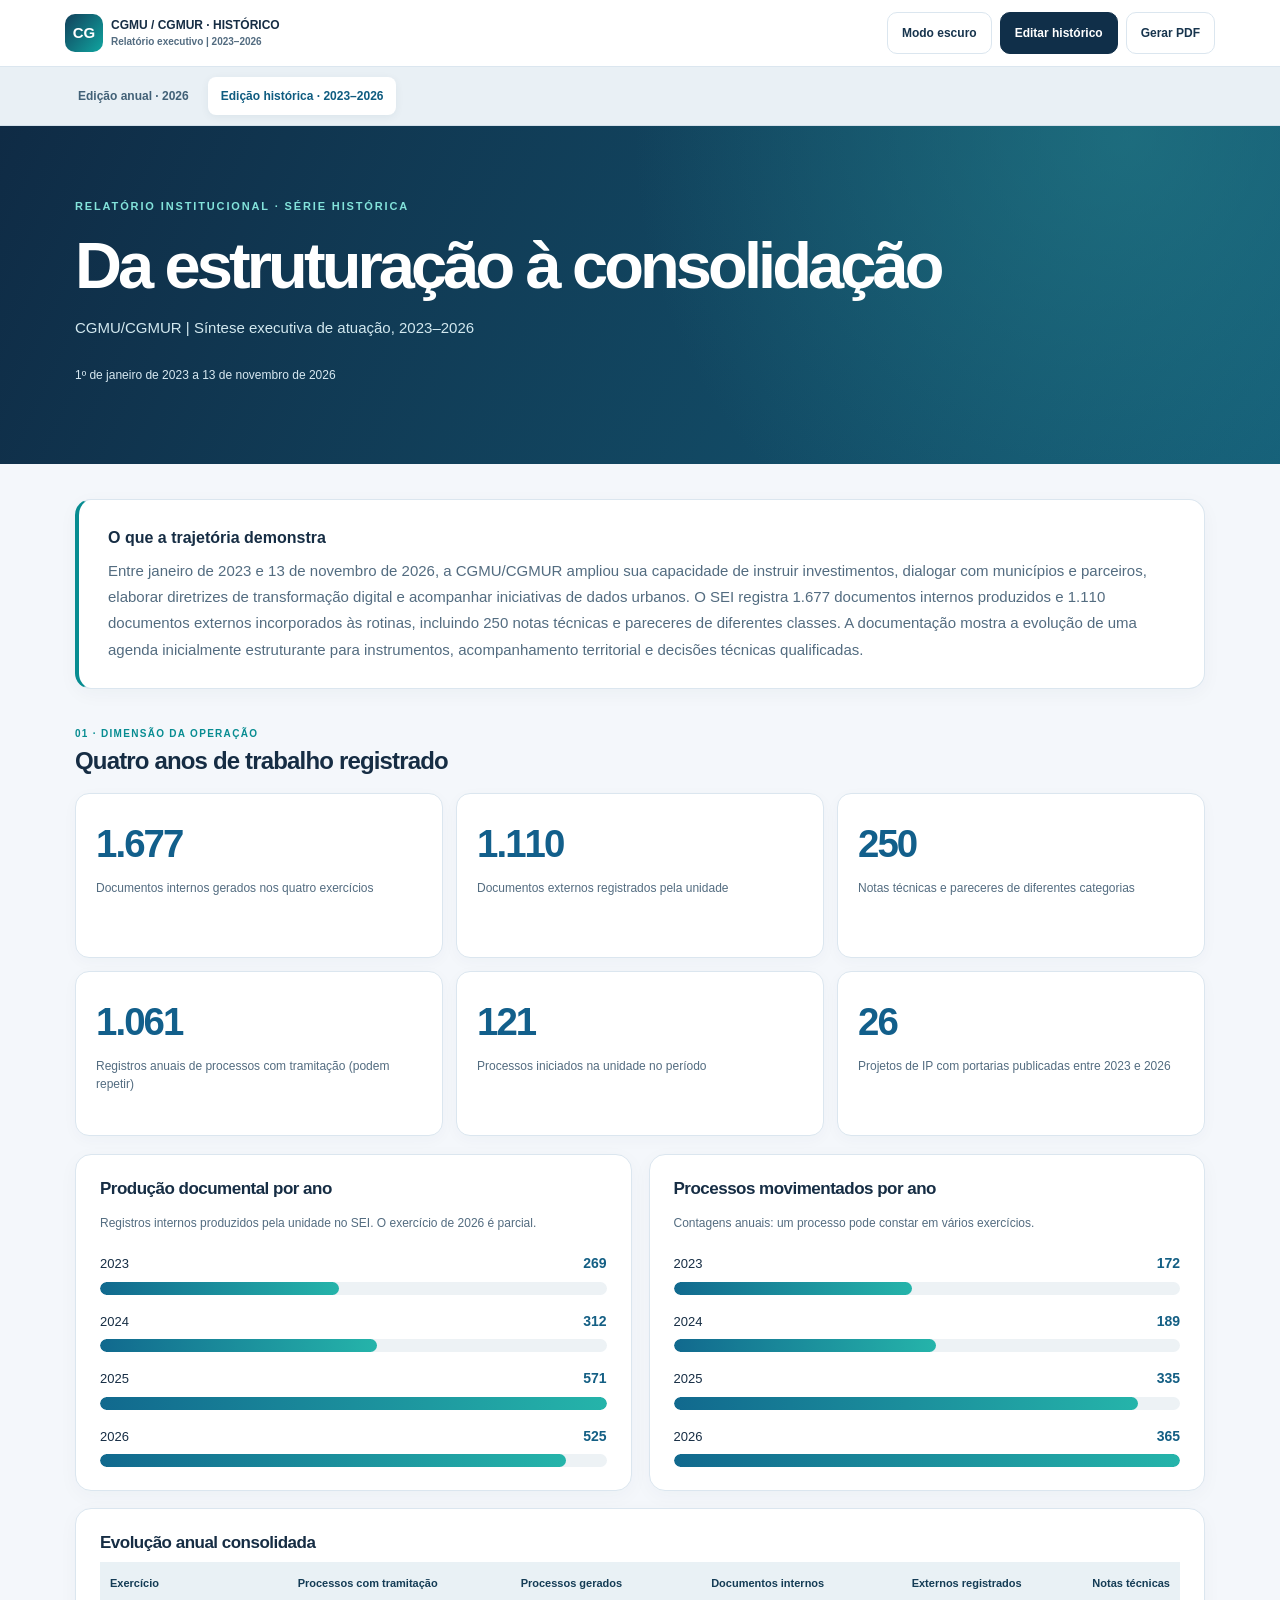
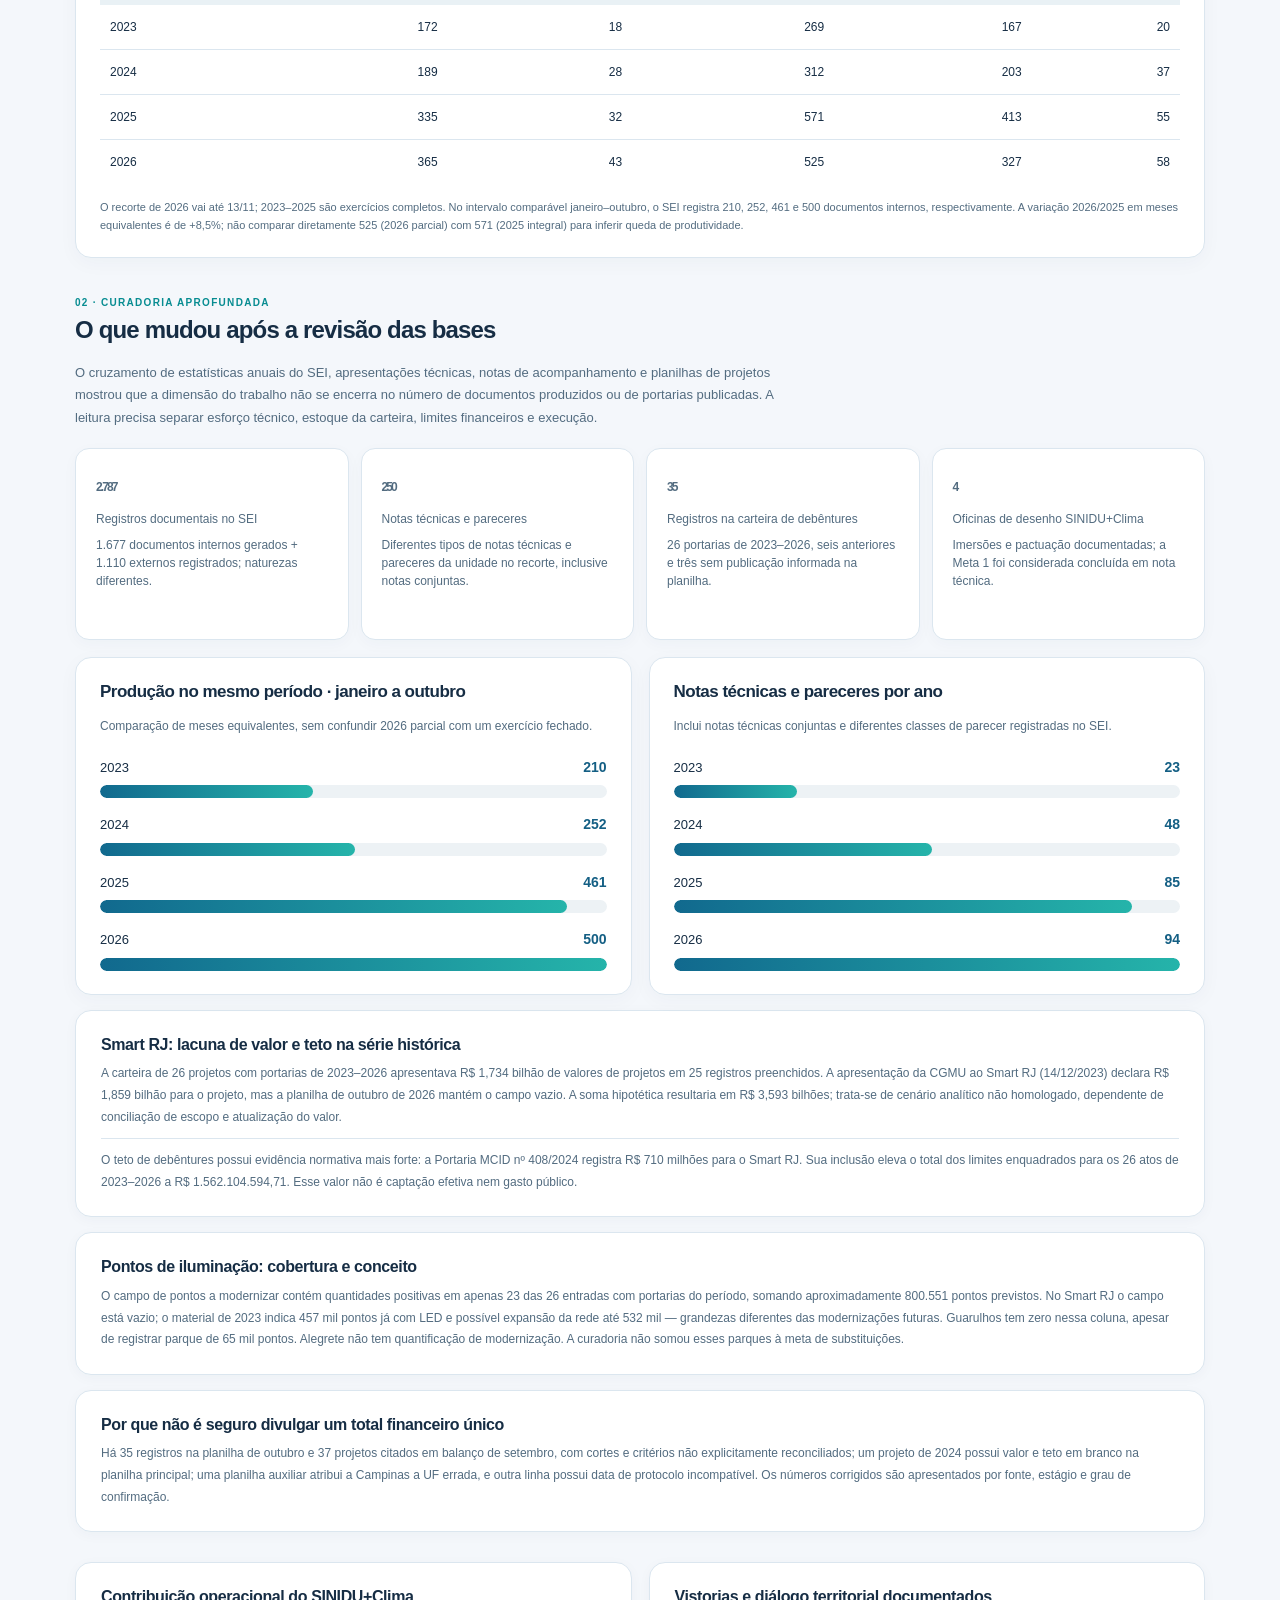
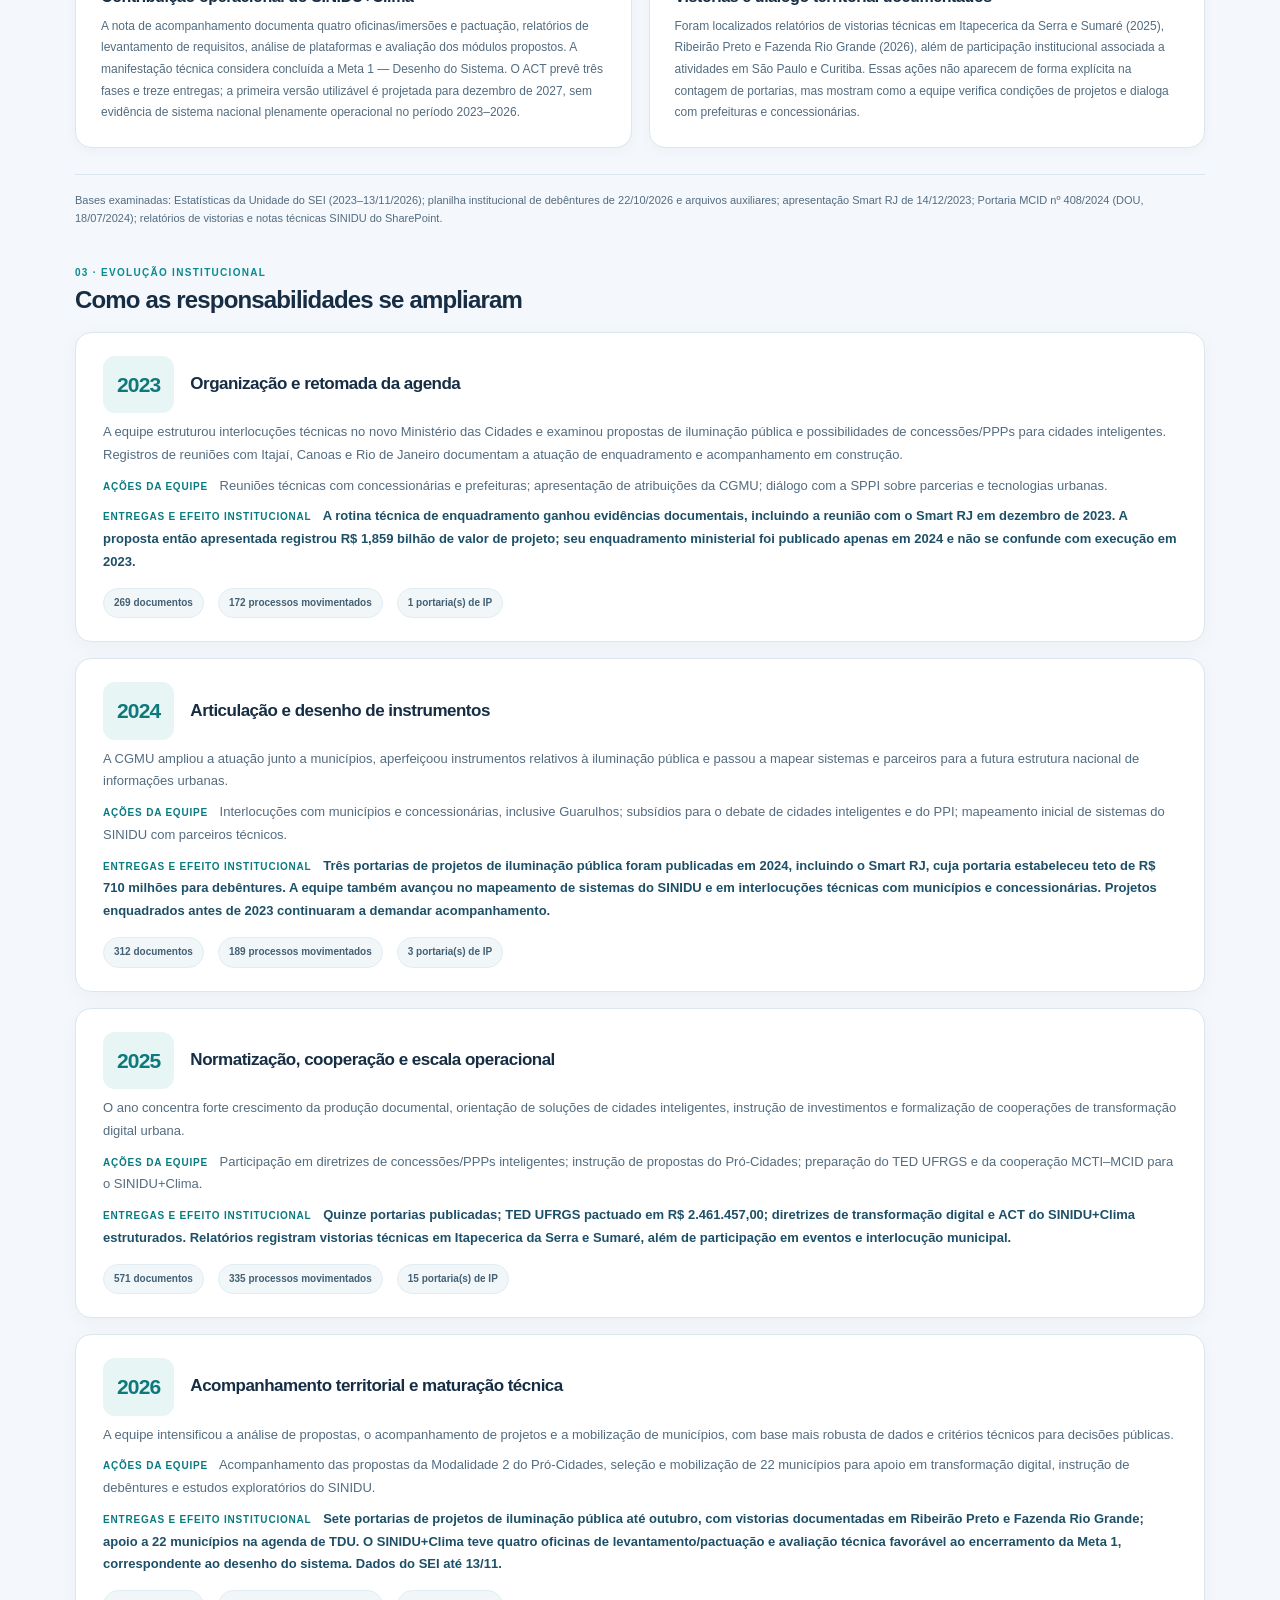
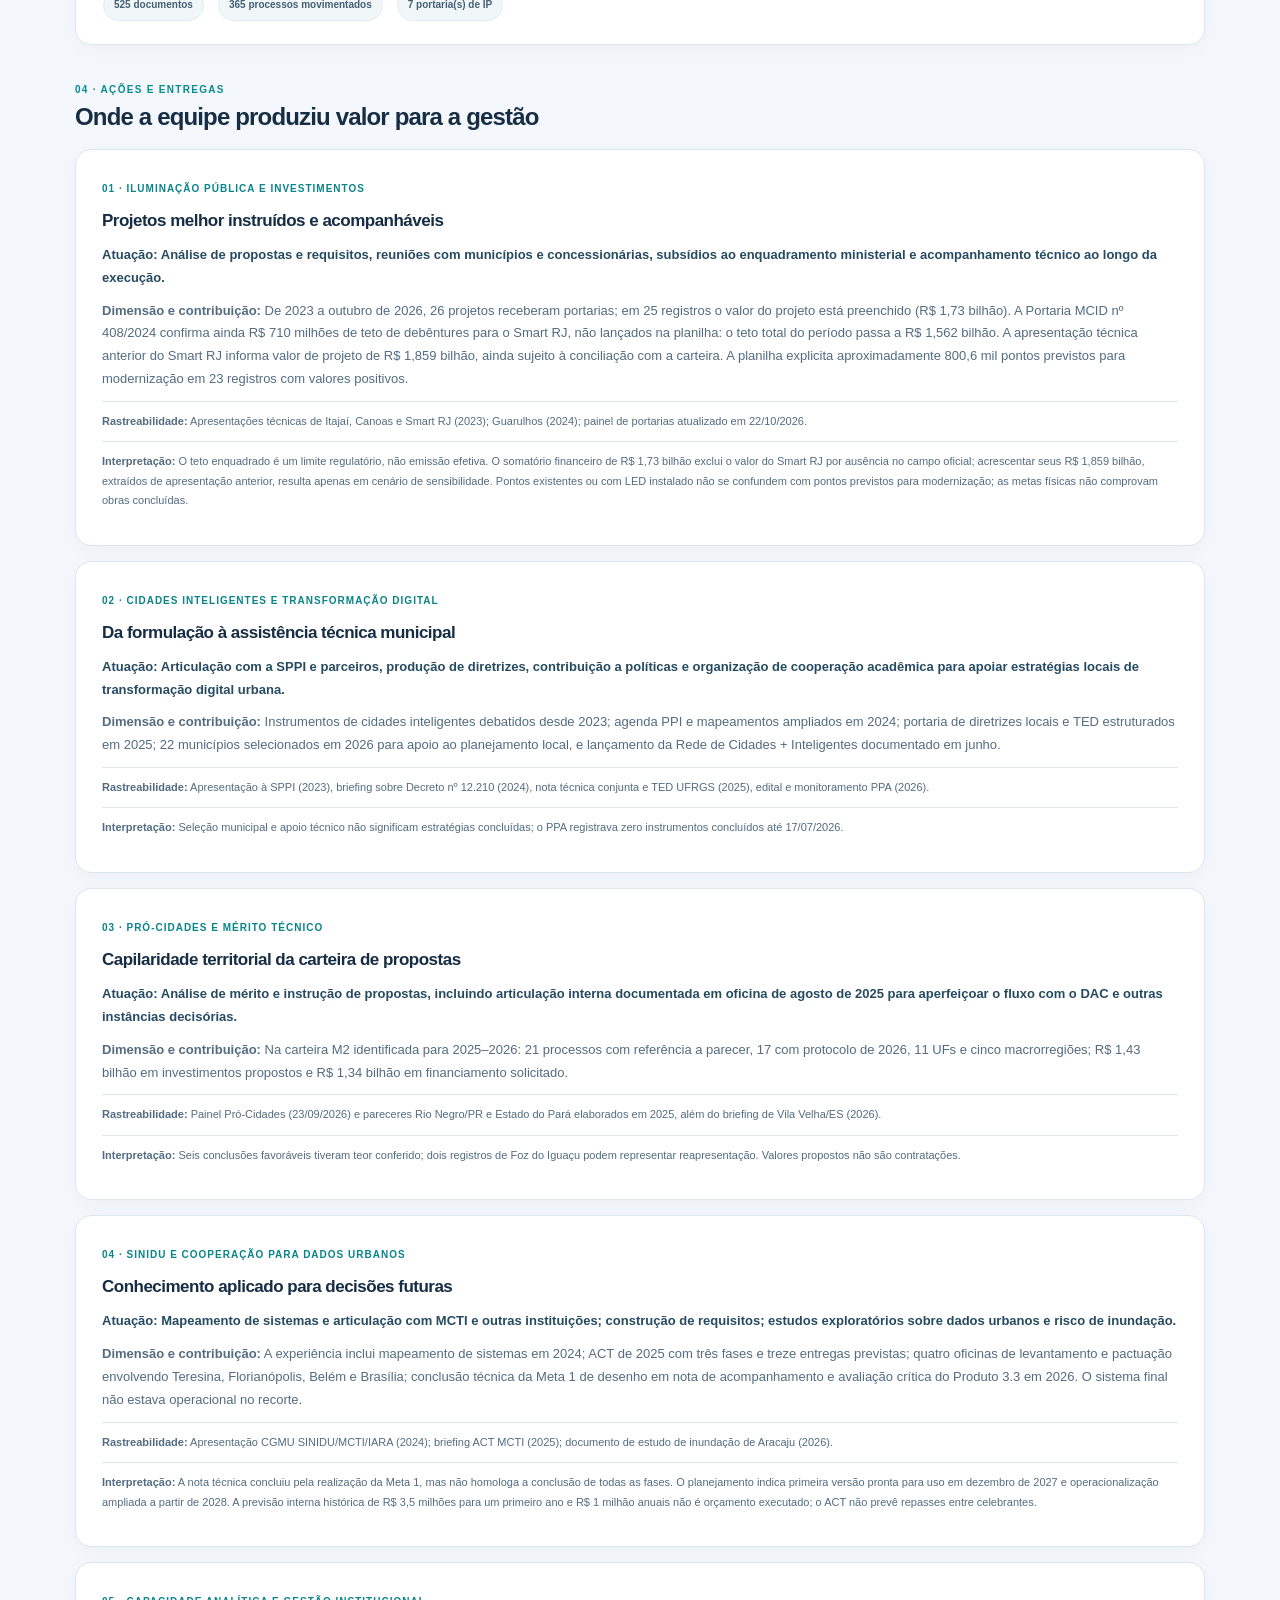
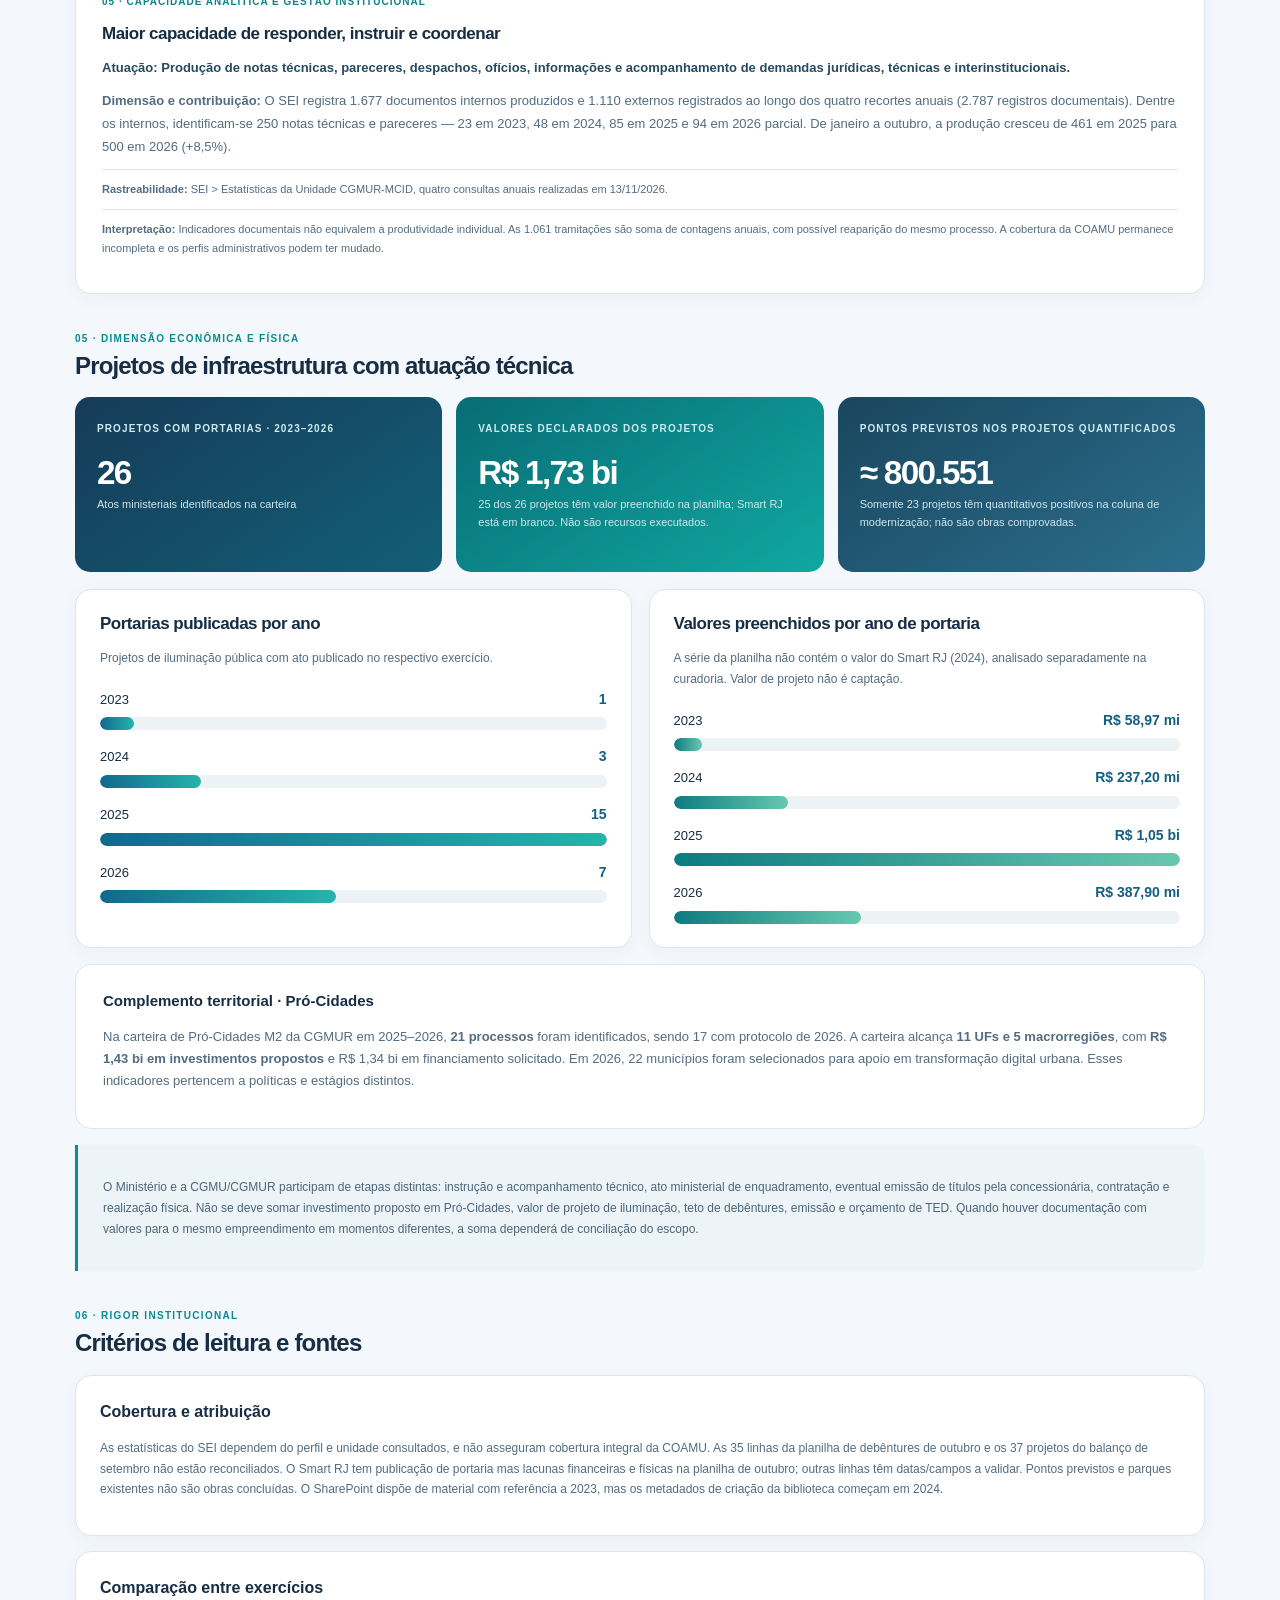
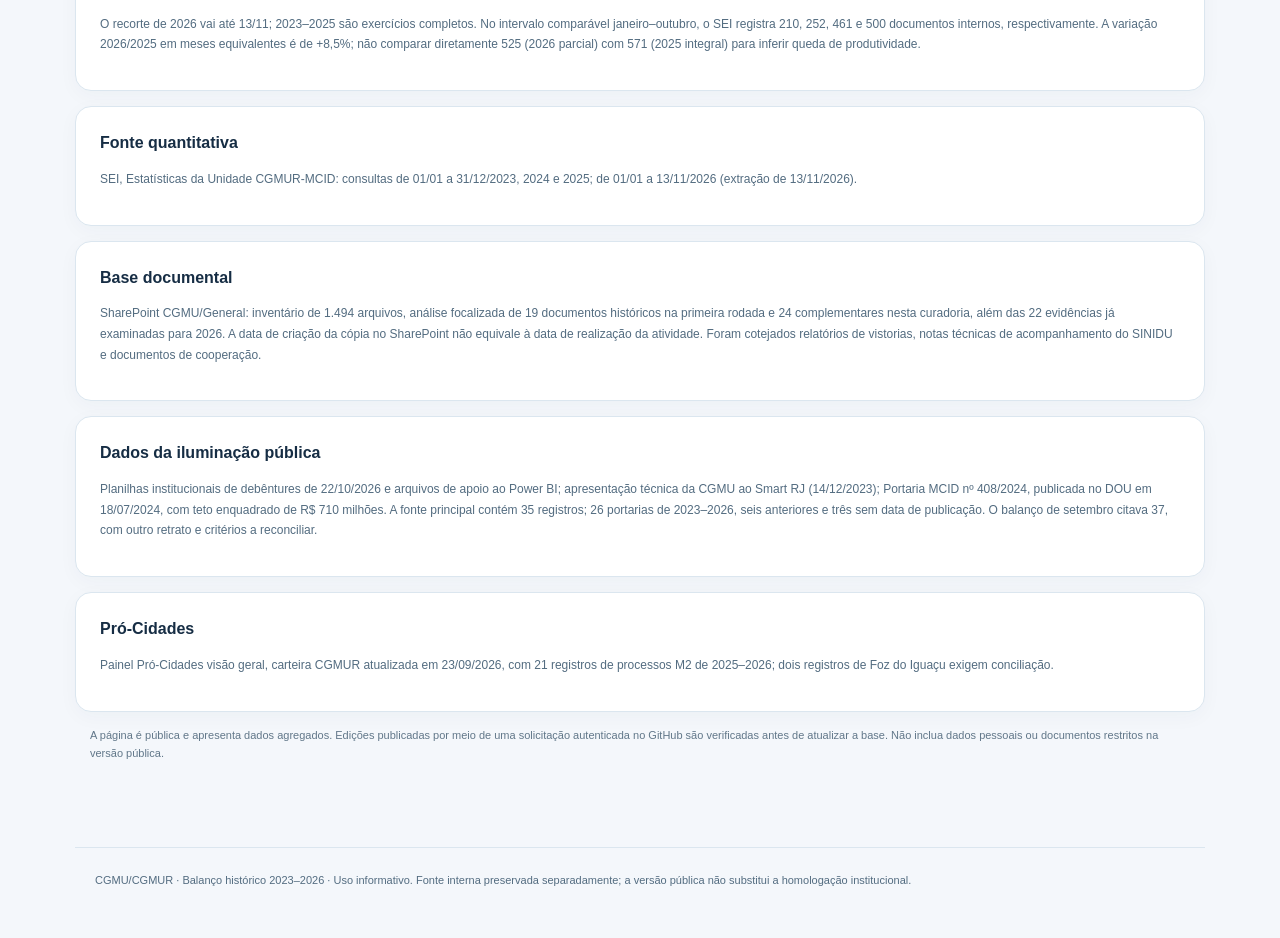
==== commit adb89fa3: "Corrigir subdimensionamento e publicar curadoria histórica ampliada" ====
--- a/historico-2023-2026.html
+++ b/historico-2023-2026.html
@@ -24,12 +24,23 @@
  <section id="indicadores"><h2 class="section-title"><span class="section-kicker">01 · DIMENSÃO DA OPERAÇÃO</span>Quatro anos de trabalho registrado</h2><div class="kpis" id="kpis"></div>
  <div class="cols" style="margin-top:18px"><article class="panel"><h3>Produção documental por ano</h3><p class="small">Registros internos produzidos pela unidade no SEI. O exercício de 2026 é parcial.</p><div class="chart-group" id="docsChart"></div></article><article class="panel"><h3>Processos movimentados por ano</h3><p class="small">Contagens anuais: um processo pode constar em vários exercícios.</p><div class="chart-group" id="processChart"></div></article></div>
  <article class="panel" style="margin-top:17px"><h3>Evolução anual consolidada</h3><div class="table-wrap"><table class="trend"><thead><tr><th>Exercício</th><th>Processos com tramitação</th><th>Processos gerados</th><th>Documentos internos</th><th>Externos registrados</th><th>Notas técnicas</th></tr></thead><tbody id="yearTable"></tbody></table></div><p class="chart-note" id="comparability"></p></article></section>
- <section id="trajetoria"><h2 class="section-title"><span class="section-kicker">02 · EVOLUÇÃO INSTITUCIONAL</span>Como as responsabilidades se ampliaram</h2><div id="yearStories"></div></section>
- <section id="contribuicao"><h2 class="section-title"><span class="section-kicker">03 · AÇÕES E ENTREGAS</span>Onde a equipe produziu valor para a gestão</h2><div id="themeStories"></div></section>
- <section id="investimentos"><h2 class="section-title"><span class="section-kicker">04 · DIMENSÃO ECONÔMICA E FÍSICA</span>Projetos de infraestrutura com atuação técnica</h2><div class="finance"><div class="finance-card"><span>Projetos com portarias · 2023–2026</span><strong id="debCount"></strong><p>Atos ministeriais identificados na carteira</p></div><div class="finance-card"><span>Valores declarados dos projetos</span><strong id="debValue"></strong><p>Porte de projetos, não recursos executados</p></div><div class="finance-card"><span>Pontos previstos nos projetos quantificados</span><strong id="debPoints"></strong><p>Metas físicas; não substituições comprovadas</p></div></div>
- <div class="cols" style="margin-top:17px"><article class="panel"><h3>Portarias publicadas por ano</h3><p class="small">Projetos de iluminação pública com ato publicado no respectivo exercício.</p><div class="chart-group" id="debChart"></div></article><article class="panel"><h3>Porte econômico por ano de publicação</h3><p class="small">Valores declarados dos projetos, por ano de portaria. Valores de projetos não são captação de debêntures.</p><div class="chart-group" id="debFinanceChart"></div></article></div>
+ <section id="curadoria">
+ <h2 class="section-title"><span class="section-kicker">02 · CURADORIA APROFUNDADA</span><span id="auditTitle"></span></h2>
+ <p class="curated-intro" id="auditIntro"></p>
+ <div class="curated-metrics" id="auditMetrics"></div>
+ <div class="cols" style="margin-top:17px"><article class="panel"><h3>Produção no mesmo período · janeiro a outubro</h3><p class="small">Comparação de meses equivalentes, sem confundir 2026 parcial com um exercício fechado.</p><div class="chart-group" id="tenMonthChart"></div></article><article class="panel"><h3>Notas técnicas e pareceres por ano</h3><p class="small">Inclui notas técnicas conjuntas e diferentes classes de parecer registradas no SEI.</p><div class="chart-group" id="analyticalChart"></div></article></div>
+ <div class="curated-finding"><h3 id="auditFinanceHeading"></h3><p id="auditFinanceText"></p><p id="auditCeilingText"></p></div>
+ <div class="curated-finding"><h3>Pontos de iluminação: cobertura e conceito</h3><p id="auditPointsText"></p></div>
+ <div class="curated-finding"><h3 id="auditQualityTitle"></h3><p id="auditQualityText"></p></div>
+ <div class="cols"><div class="curated-finding"><h3 id="auditSiniduTitle"></h3><p id="auditSiniduText"></p></div><div class="curated-finding"><h3 id="auditVisitsTitle"></h3><p id="auditVisitsText"></p></div></div>
+ <p class="source-line" id="auditSource"></p>
+</section>
+<section id="trajetoria"><h2 class="section-title"><span class="section-kicker">03 · EVOLUÇÃO INSTITUCIONAL</span>Como as responsabilidades se ampliaram</h2><div id="yearStories"></div></section>
+ <section id="contribuicao"><h2 class="section-title"><span class="section-kicker">04 · AÇÕES E ENTREGAS</span>Onde a equipe produziu valor para a gestão</h2><div id="themeStories"></div></section>
+ <section id="investimentos"><h2 class="section-title"><span class="section-kicker">05 · DIMENSÃO ECONÔMICA E FÍSICA</span>Projetos de infraestrutura com atuação técnica</h2><div class="finance"><div class="finance-card"><span>Projetos com portarias · 2023–2026</span><strong id="debCount"></strong><p>Atos ministeriais identificados na carteira</p></div><div class="finance-card"><span>Valores declarados dos projetos</span><strong id="debValue"></strong><p>25 dos 26 projetos têm valor preenchido na planilha; Smart RJ está em branco. Não são recursos executados.</p></div><div class="finance-card"><span>Pontos previstos nos projetos quantificados</span><strong id="debPoints"></strong><p>Somente 23 projetos têm quantitativos positivos na coluna de modernização; não são obras comprovadas.</p></div></div>
+ <div class="cols" style="margin-top:17px"><article class="panel"><h3>Portarias publicadas por ano</h3><p class="small">Projetos de iluminação pública com ato publicado no respectivo exercício.</p><div class="chart-group" id="debChart"></div></article><article class="panel"><h3>Valores preenchidos por ano de portaria</h3><p class="small">A série da planilha não contém o valor do Smart RJ (2024), analisado separadamente na curadoria. Valor de projeto não é captação.</p><div class="chart-group" id="debFinanceChart"></div></article></div>
  <div class="territory"><strong>Complemento territorial · Pró-Cidades</strong><p id="territoryText"></p></div><div class="footnotes"><p id="caveatMoney"></p></div></section>
- <section id="metodologia"><h2 class="section-title"><span class="section-kicker">05 · RIGOR INSTITUCIONAL</span>Critérios de leitura e fontes</h2><div id="notes"></div></section>
+ <section id="metodologia"><h2 class="section-title"><span class="section-kicker">06 · RIGOR INSTITUCIONAL</span>Critérios de leitura e fontes</h2><div id="notes"></div></section>
  <p class="notice" id="editHelp">A página é pública e apresenta dados agregados. Edições publicadas por meio de uma solicitação autenticada no GitHub são verificadas antes de atualizar a base. Não inclua dados pessoais ou documentos restritos na versão pública.</p>
 </main>
 <footer class="footer">CGMU/CGMUR · Balanço histórico 2023–2026 · Uso informativo. Fonte interna preservada separadamente; a versão pública não substitui a homologação institucional.</footer>
@@ -43,7 +54,7 @@
 const esc=s=>String(s??'').replace(/[&<>"']/g,c=>({'&':'&amp;','<':'&lt;','>':'&gt;','"':'&quot;',"'":'&#39;'}[c]));
 let model=null,original=null,editing=false;
 const copy=x=>JSON.parse(JSON.stringify(x));
-const numericKeys=new Set(['processes','generated','documents','external','notes','merits','tenMonthDocuments','acts','projectValue','ceiling','plannedPoints','quantified','cases']);
+const numericKeys=new Set(['processes','generated','documents','external','notes','merits','tenMonthDocuments','analytical','acts','projectValue','ceiling','plannedPoints','quantified','cases']);
 function displayMessage(s,err=false){const box=$('#status');box.textContent=s;box.classList.add('visible');box.classList.toggle('error',err)}
 function getPath(obj,path){return path.split('.').reduce((x,key)=>x?.[key],obj)}
 function setPath(obj,path,val){const p=path.split('.');let v=obj;for(const x of p.slice(0,-1))v=v?.[x];if(v!=null)v[p.at(-1)]=val}
@@ -55,11 +66,18 @@
  $('#intro').innerHTML=eText(m.summary,'summary');
  const numdocs=years.reduce((s,x)=>s+x.documents,0),procs=years.reduce((s,x)=>s+x.processes,0),made=years.reduce((s,x)=>s+x.generated,0);
  const acttotal=debs.reduce((s,x)=>s+x.acts,0);
- const cards=[{v:numdocs,l:'Documentos internos gerados nos quatro recortes anuais'},{v:procs,l:'Somatório de processos movimentados por ano (com repetição possível)'},{v:made,l:'Processos iniciados na unidade nos quatro exercícios'},{v:acttotal,l:'Projetos com portaria de iluminação pública entre 2023 e 2026'}];
+ const cards=[{v:numdocs,l:'Documentos internos gerados nos quatro exercícios'},{v:years.reduce((s,x)=>s+x.external,0),l:'Documentos externos registrados pela unidade'},{v:years.reduce((s,x)=>s+x.analytical,0),l:'Notas técnicas e pareceres de diferentes categorias'},{v:procs,l:'Registros anuais de processos com tramitação (podem repetir)'},{v:made,l:'Processos iniciados na unidade no período'},{v:acttotal,l:'Projetos de IP com portarias publicadas entre 2023 e 2026'}];
  $('#kpis').innerHTML=cards.map(c=>'<article class="kpi"><strong>'+fmt(c.v)+'</strong><span>'+esc(c.l)+'</span></article>').join('');
  addBar('#docsChart',years,'documents',fmt);addBar('#processChart',years,'processes',fmt);
+ addBar('#tenMonthChart',years,'tenMonthDocuments',fmt);addBar('#analyticalChart',years,'analytical',fmt);
  $('#yearTable').innerHTML=years.map((y,i)=>'<tr>'+['year','processes','generated','documents','external','notes'].map(k=>'<td>'+eText(y[k],'years.'+i+'.'+k,k==='year'?null:fmt)+'</td>').join('')+'</tr>').join('');
  $('#comparability').innerHTML=eText(m.notes.comparability,'notes.comparability');
+
+ const c=m.curadoria;
+ const auditPairs=[['auditTitle','title'],['auditIntro','intro'],['auditFinanceHeading','financialHeadline'],['auditFinanceText','financialText'],['auditCeilingText','ceilingText'],['auditPointsText','pointsText'],['auditQualityTitle','qualityTitle'],['auditQualityText','qualityText'],['auditSiniduTitle','siniduTitle'],['auditSiniduText','siniduText'],['auditVisitsTitle','visitsTitle'],['auditVisitsText','visitsText'],['auditSource','sourceNote']];
+ for(const [id,k] of auditPairs)$('#'+id).innerHTML=eText(c[k],'curadoria.'+k);
+ $('#auditMetrics').innerHTML=c.metrics.map((x,i)=>'<div class="kpi"><strong>'+eText(x.value,'curadoria.metrics.'+i+'.value')+'</strong><span>'+eText(x.label,'curadoria.metrics.'+i+'.label')+'</span><small>'+eText(x.detail,'curadoria.metrics.'+i+'.detail')+'</small></div>').join('');
+
  $('#yearStories').innerHTML=years.map((y,i)=>'<article class="year-card"><div class="year-header"><span class="year-big">'+esc(y.year)+'</span><h3>'+eText(y.label,'years.'+i+'.label')+'</h3></div><p>'+eText(y.summary,'years.'+i+'.summary')+'</p><p><span class="label">Ações da equipe</span> '+eText(y.actions,'years.'+i+'.actions')+'</p><p class="feature"><span class="label">Entregas e efeito institucional</span> '+eText(y.results,'years.'+i+'.results')+'</p><div class="year-stats"><span class="mini-pill">'+fmt(y.documents)+' documentos</span><span class="mini-pill">'+fmt(y.processes)+' processos movimentados</span><span class="mini-pill">'+fmt(debs[i].acts)+' portaria(s) de IP</span></div></article>').join('');
  $('#themeStories').innerHTML=m.themes.map((t,i)=>'<article class="theme-card"><span class="tag">'+eText(t.tag,'themes.'+i+'.tag')+'</span><h3>'+eText(t.title,'themes.'+i+'.title')+'</h3><p class="action"><b>Atuação:</b> '+eText(t.action,'themes.'+i+'.action')+'</p><p><b>Dimensão e contribuição:</b> '+eText(t.result,'themes.'+i+'.result')+'</p><p class="evidence"><b>Rastreabilidade:</b> '+eText(t.evidence,'themes.'+i+'.evidence')+'</p><p class="evidence"><b>Interpretação:</b> '+eText(t.boundary,'themes.'+i+'.boundary')+'</p></article>').join('');
  $('#debCount').textContent=fmt(acttotal);$('#debValue').textContent=money(debs.reduce((s,x)=>s+x.projectValue,0));$('#debPoints').textContent='≈ '+fmt(debs.reduce((s,x)=>s+x.plannedPoints,0));
@@ -72,7 +90,7 @@
 }
 function numeric(s){const str=String(s).trim().replace(/\s+/g,'');let v=str;if(str.includes(','))v=str.replace(/\./g,'').replace(',','.');else if(/^\d{1,3}(\.\d{3})+$/.test(str))v=str.replace(/\./g,'');const x=Number(v);return Number.isFinite(x)&&x>=0?x:NaN}
 function snapshot(){if(!model)return;for(const el of document.querySelectorAll('[data-edit]')){const path=el.dataset.edit,value=el.innerText.trim();setPath(model,path,el.dataset.number==='true'?numeric(value):value)}model.updated=new Date().toISOString().slice(0,10)}
-function validate(m){if(!m||!Array.isArray(m.years)||m.years.length!==4||!Array.isArray(m.debentures)||m.debentures.length!==4||!Array.isArray(m.themes)||m.themes.length<4||m.themes.length>10)throw Error('Estrutura histórica inválida');for(const group of [m.years,m.debentures])for(const row of group)for(const [k,v] of Object.entries(row))if(numericKeys.has(k)&&(!Number.isFinite(v)||v<0))throw Error('Indicador numérico inválido: '+k);if(!m.title||m.title.length>200||!m.summary||m.summary.length>8000)throw Error('Título ou resumo inválido');return true}
+function validate(m){if(!m||!m.curadoria||!Array.isArray(m.curadoria.metrics)||m.curadoria.metrics.length!==4||!Array.isArray(m.years)||m.years.length!==4||!Array.isArray(m.debentures)||m.debentures.length!==4||!Array.isArray(m.themes)||m.themes.length<4||m.themes.length>10)throw Error('Estrutura histórica inválida');for(const group of [m.years,m.debentures])for(const row of group)for(const [k,v] of Object.entries(row))if(numericKeys.has(k)&&(!Number.isFinite(v)||v<0))throw Error('Indicador numérico inválido: '+k);if(!m.title||m.title.length>200||!m.summary||m.summary.length>8000)throw Error('Título ou resumo inválido');return true}
 $('#edit').onclick=()=>{if(editing)snapshot();editing=!editing;render();displayMessage(editing?'Modo de edição ativado. Os textos e números podem ser alterados diretamente na página.':'Modo de leitura restaurado.')};
 $('#save').onclick=()=>{snapshot();try{validate(model);localStorage.setItem('cgmur-history-draft',JSON.stringify(model));render();displayMessage('Rascunho histórico salvo neste navegador.')}catch(e){displayMessage(e.message,true)}};
 $('#restore').onclick=()=>{try{const raw=localStorage.getItem('cgmur-history-draft');if(!raw)throw Error('Ainda não há rascunho salvo.');const m=JSON.parse(raw);validate(m);model=m;render();displayMessage('Rascunho histórico restaurado.')}catch(e){displayMessage(e.message,true)}};
--- a/historico-v1.css
+++ b/historico-v1.css
@@ -15,3 +15,19 @@
 html[data-theme=dark] .footnotes p{color:#bed6e3}
 html[data-theme=dark] .status{background:#1e4945;color:#c6f8ea}
 html[data-theme=dark] .territory{background:var(--surface)}
+/* Revisão técnica ampliada 2023–2026 */
+.kpis{grid-template-columns:repeat(3,minmax(0,1fr))}
+.curated-intro{max-width:99ch;color:var(--muted);font-size:13px;line-height:1.76;margin:0 0 18px}
+.curated-metrics{display:grid;grid-template-columns:repeat(4,minmax(0,1fr));gap:12px;margin-bottom:14px}
+.curated-metrics .kpi{min-height:192px}
+.curated-metrics .kpi small{font-size:10px;color:var(--muted);line-height:1.65;margin-top:8px;display:block}
+.curated-finding{padding:23px 25px;margin:15px 0;background:var(--surface);border:1px solid var(--line);border-radius:var(--radius);box-shadow:0 3px 13px #10354c09;break-inside:avoid}
+.curated-finding h3{font-size:16px;line-height:1.35;color:var(--ink);margin:0 0 8px;letter-spacing:-.025em}
+.curated-finding p{font-size:12px;line-height:1.8;color:var(--muted);margin:11px 0 0}
+.curated-finding p:first-of-type{margin-top:0}
+.curated-finding p:has(+p){padding-bottom:10px;border-bottom:1px solid var(--line)}
+.source-line{font-size:11px;color:var(--muted);border-top:1px solid var(--line);padding-top:16px;line-height:1.7}
+@media(max-width:1000px){.curated-metrics{grid-template-columns:repeat(2,minmax(0,1fr))}}
+@media(max-width:700px){.kpis{grid-template-columns:repeat(2,minmax(0,1fr))}.curated-finding{padding:18px}.curated-metrics .kpi{min-height:168px}}
+@media(max-width:400px){.curated-metrics{grid-template-columns:1fr}}
+@media print{.kpis{grid-template-columns:repeat(3,minmax(0,1fr))}.curated-metrics{grid-template-columns:repeat(4,minmax(0,1fr))}.curated-metrics .kpi{min-height:140px}.curated-finding{box-shadow:none}}
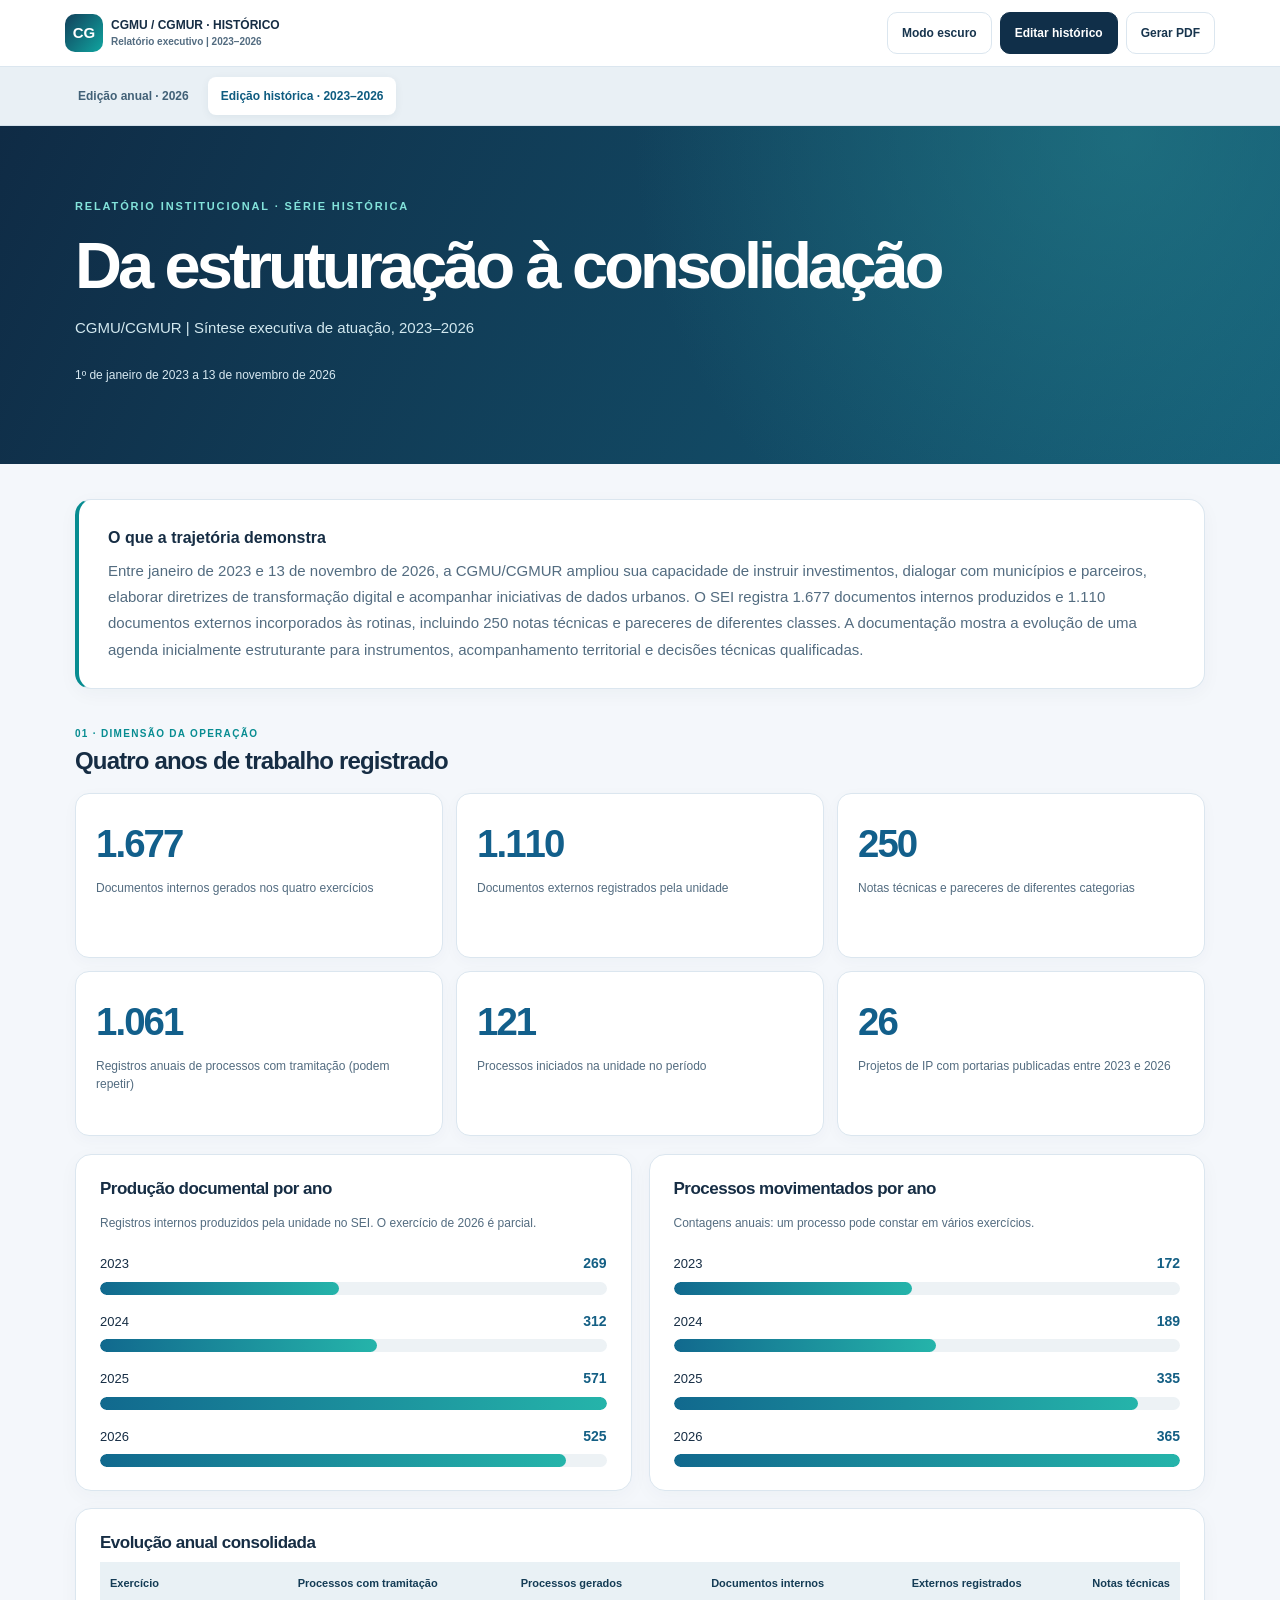
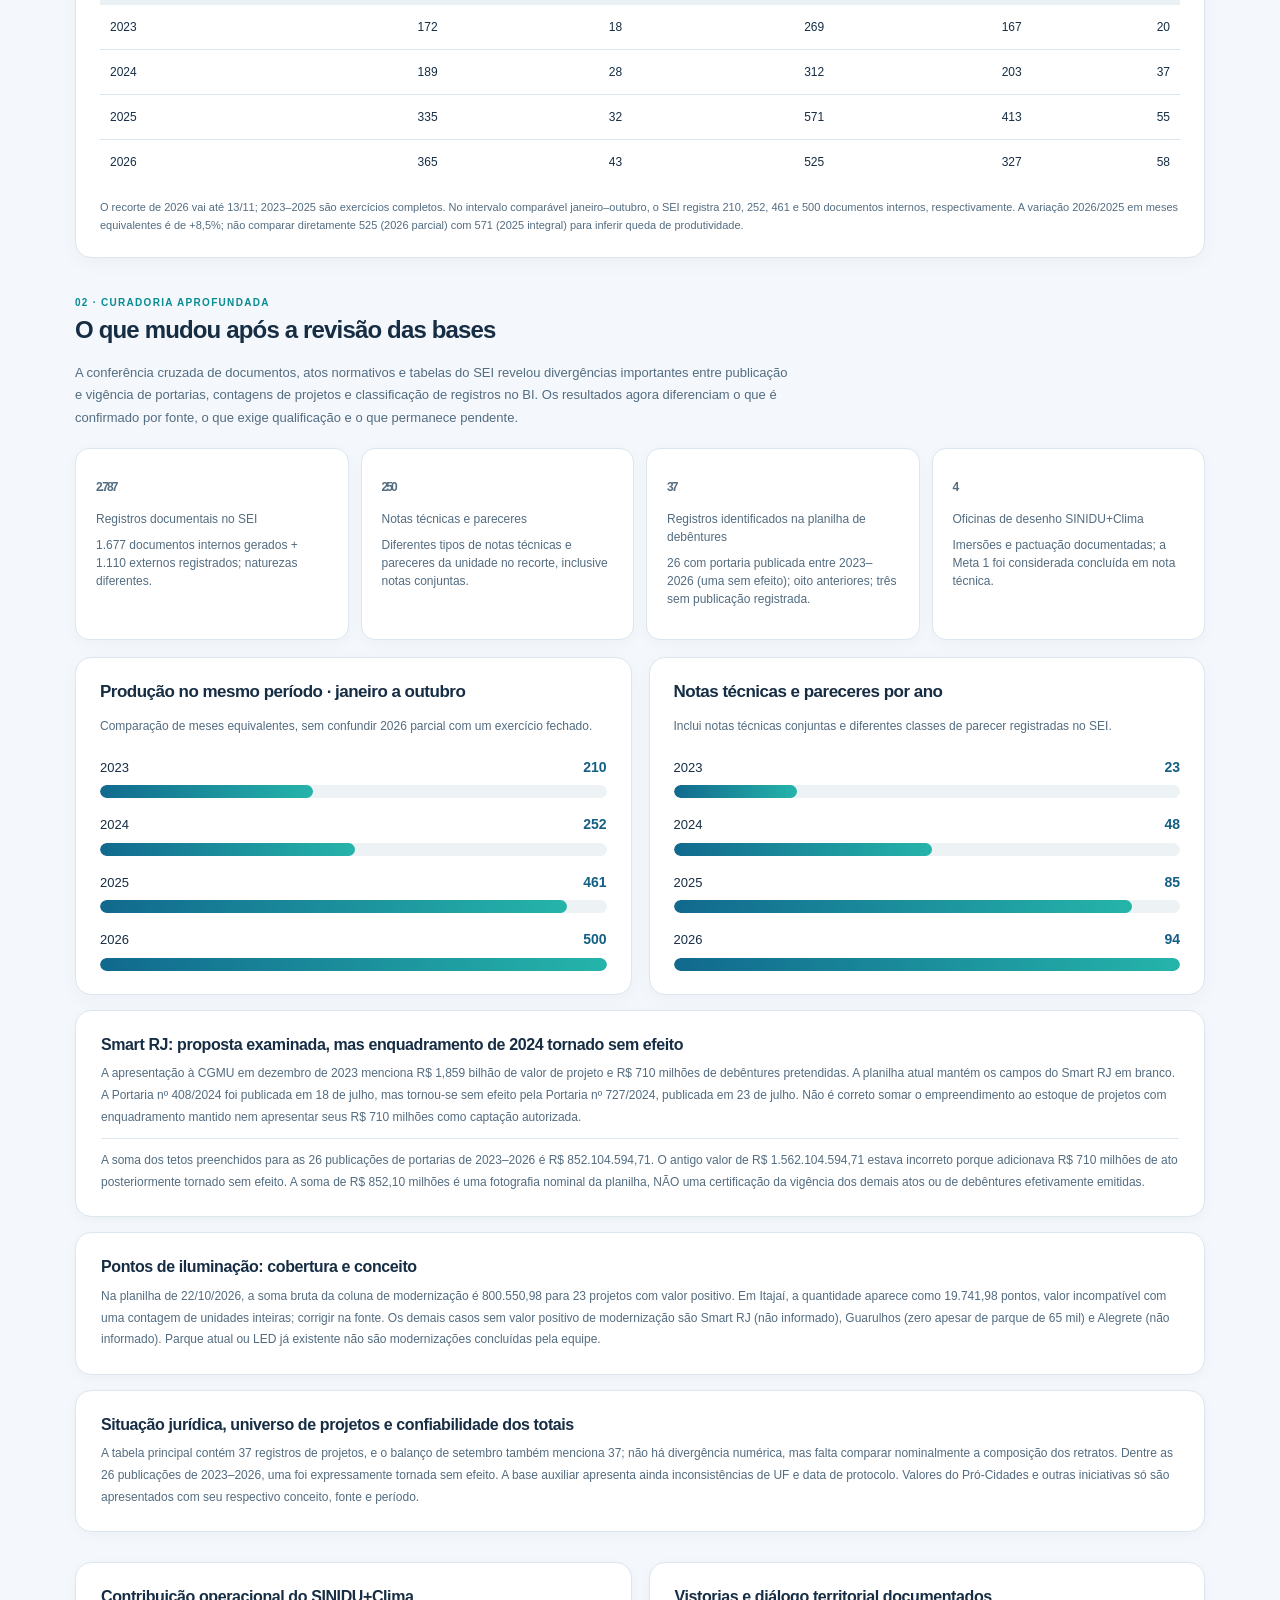
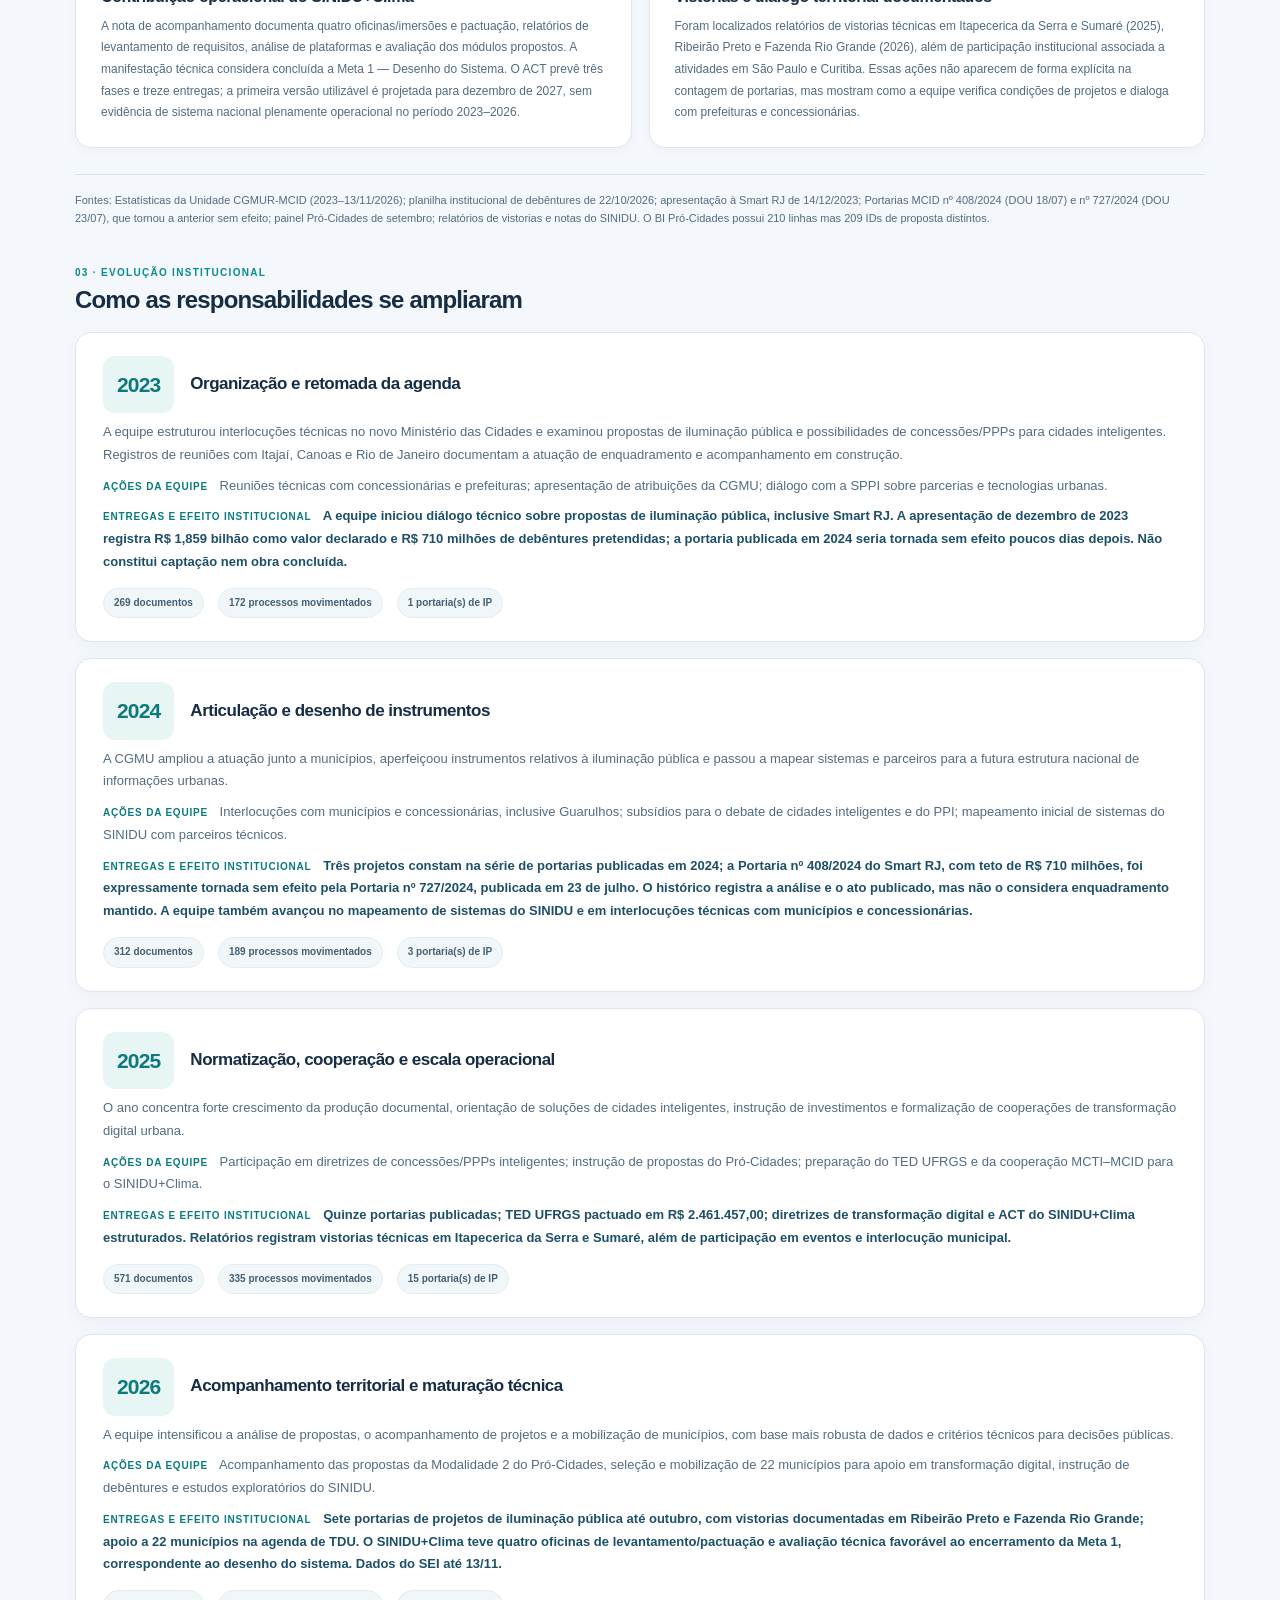
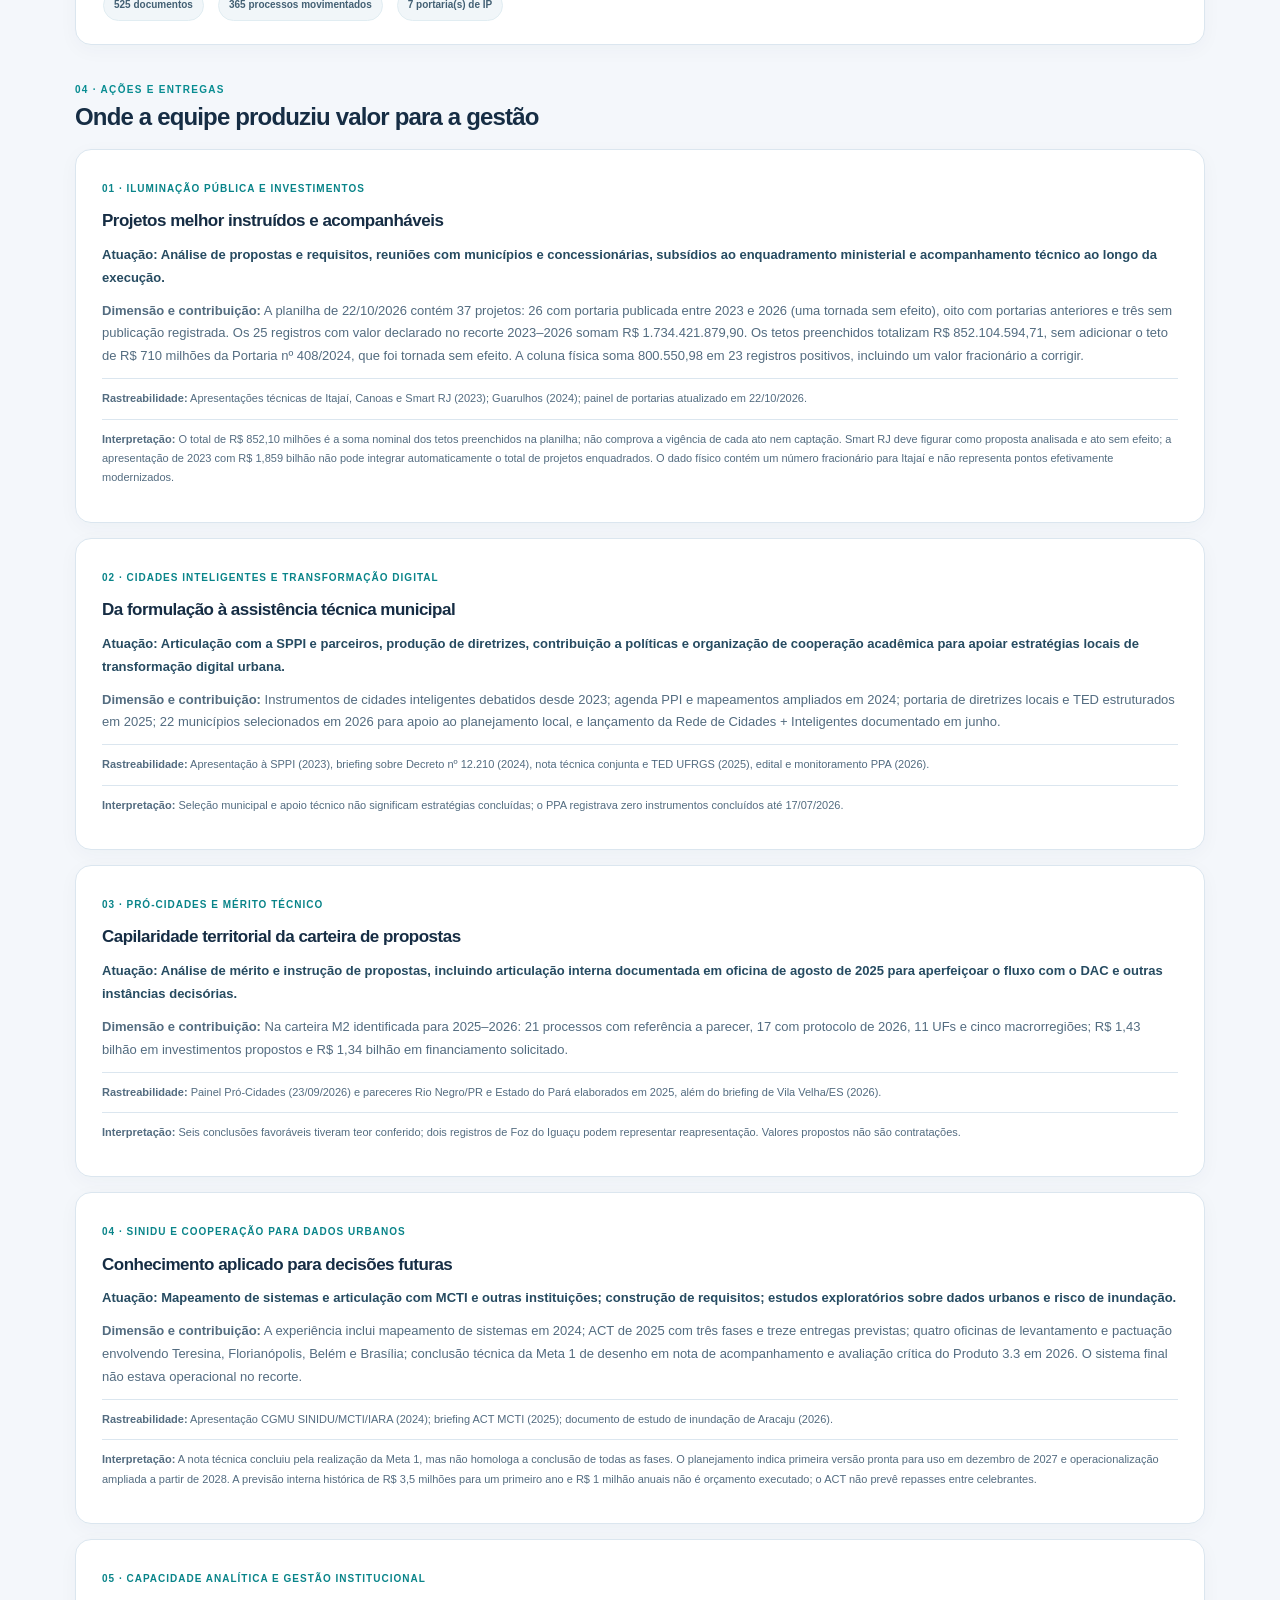
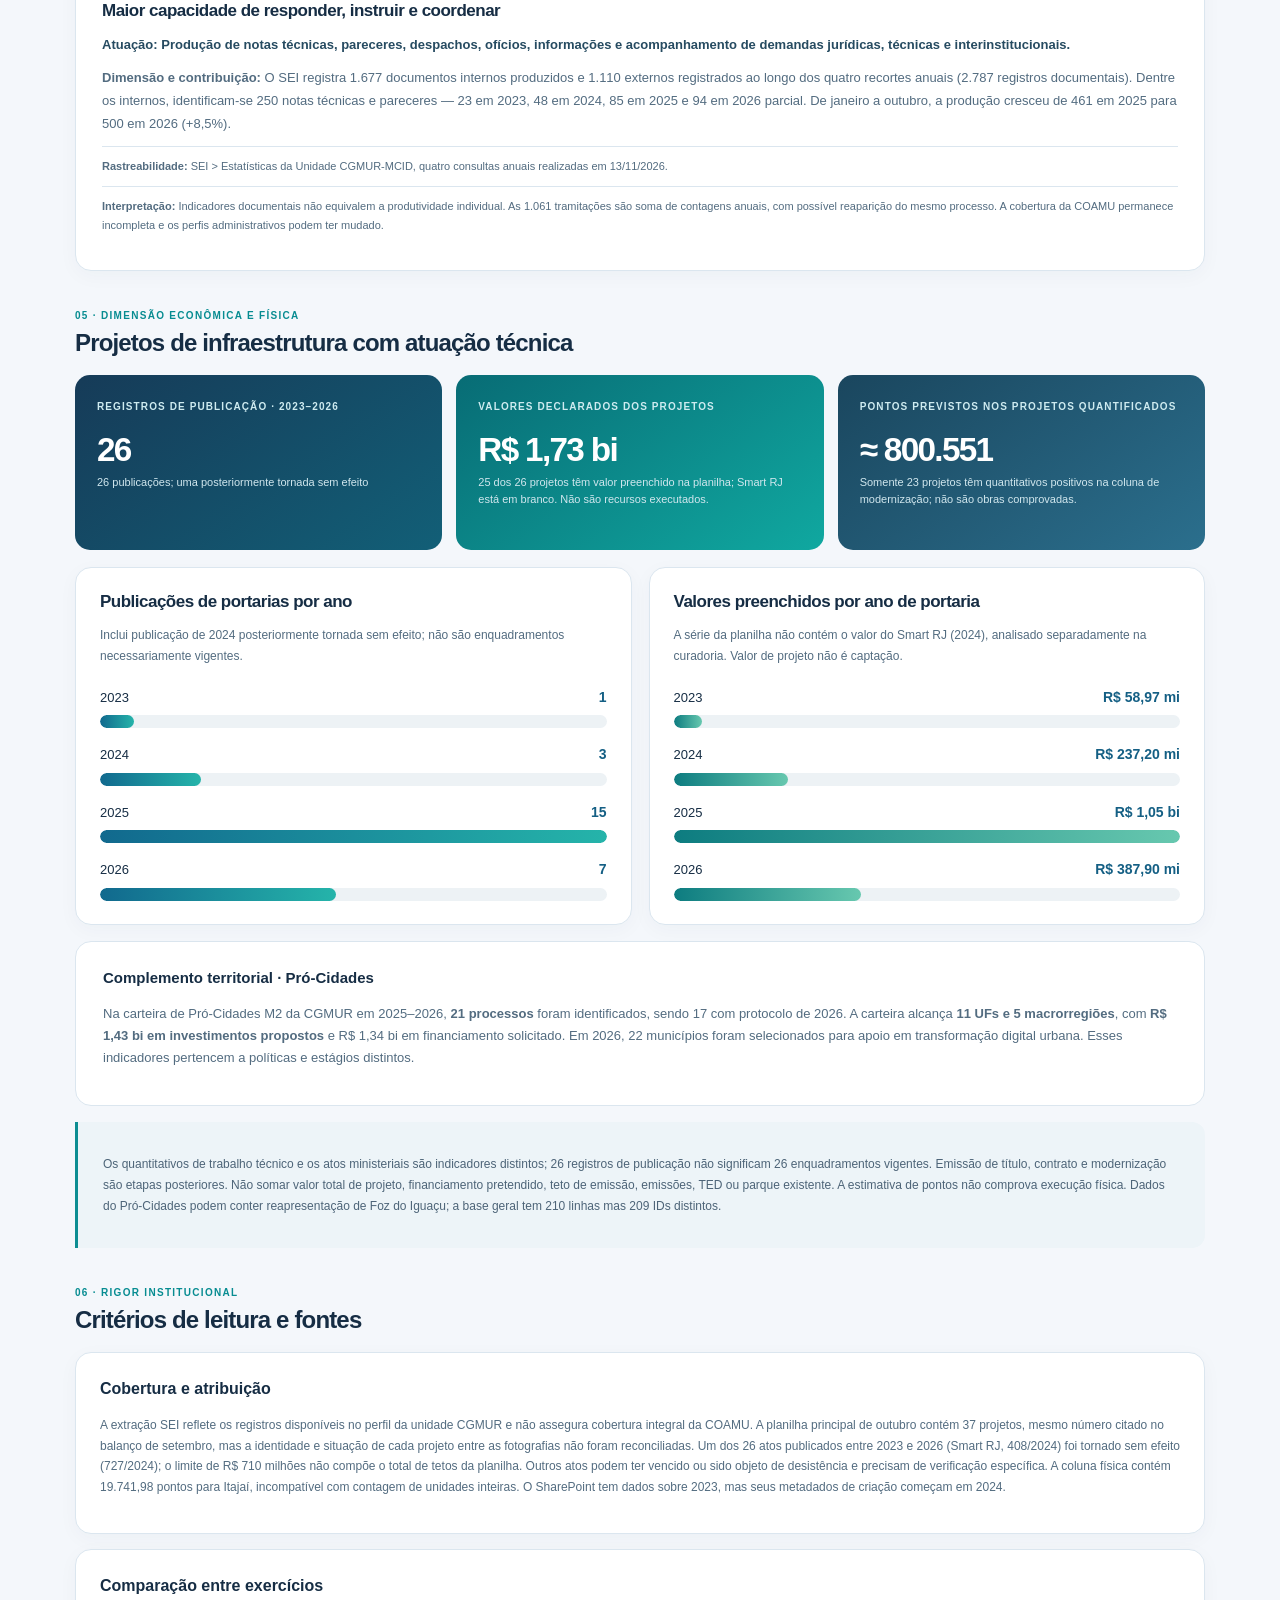
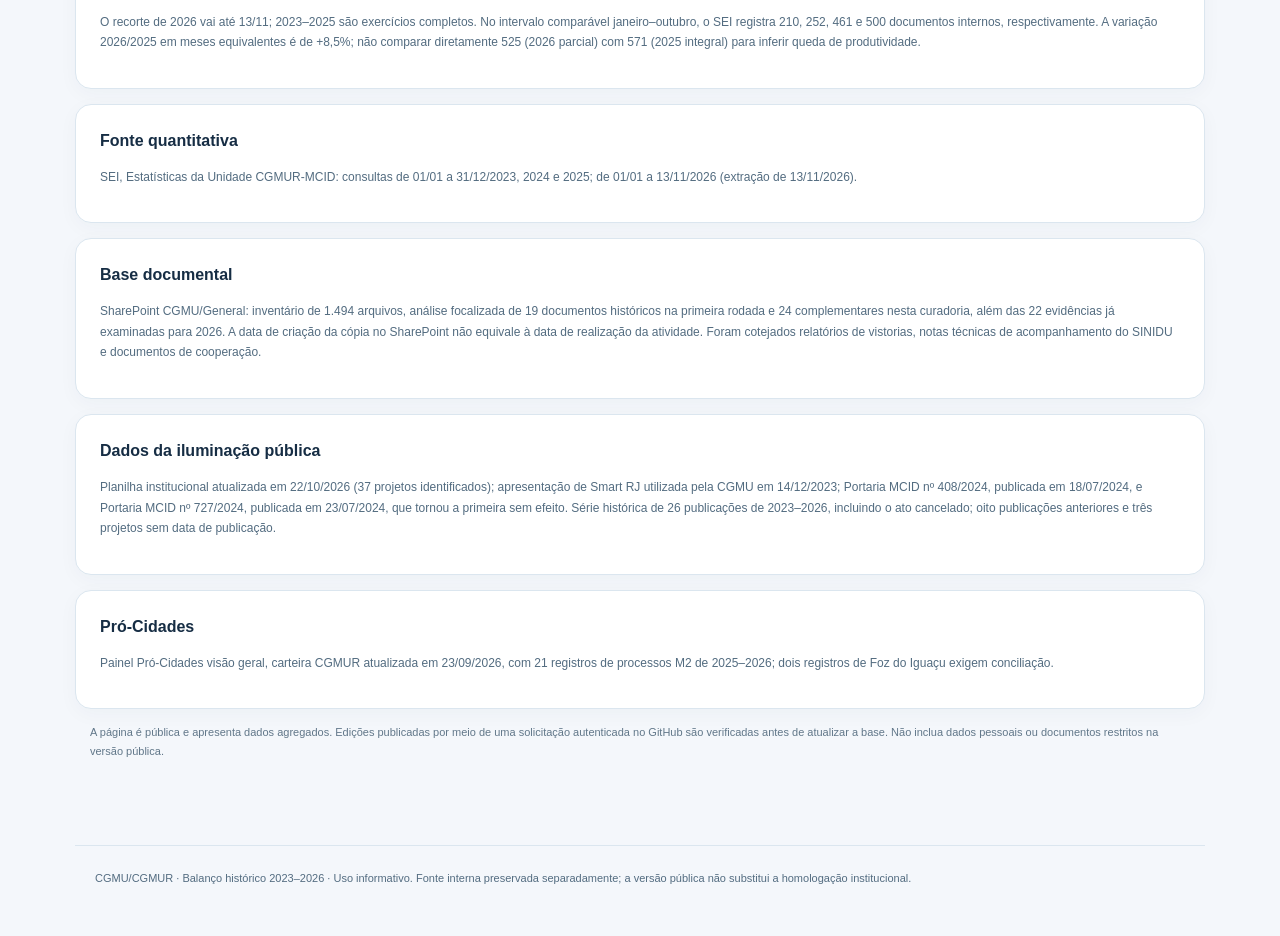
==== commit 8c50a0c4: "Auditar atos de debêntures, séries SEI e identificadores Pró-Cidades" ====
--- a/historico-2023-2026.html
+++ b/historico-2023-2026.html
@@ -37,8 +37,8 @@
 </section>
 <section id="trajetoria"><h2 class="section-title"><span class="section-kicker">03 · EVOLUÇÃO INSTITUCIONAL</span>Como as responsabilidades se ampliaram</h2><div id="yearStories"></div></section>
  <section id="contribuicao"><h2 class="section-title"><span class="section-kicker">04 · AÇÕES E ENTREGAS</span>Onde a equipe produziu valor para a gestão</h2><div id="themeStories"></div></section>
- <section id="investimentos"><h2 class="section-title"><span class="section-kicker">05 · DIMENSÃO ECONÔMICA E FÍSICA</span>Projetos de infraestrutura com atuação técnica</h2><div class="finance"><div class="finance-card"><span>Projetos com portarias · 2023–2026</span><strong id="debCount"></strong><p>Atos ministeriais identificados na carteira</p></div><div class="finance-card"><span>Valores declarados dos projetos</span><strong id="debValue"></strong><p>25 dos 26 projetos têm valor preenchido na planilha; Smart RJ está em branco. Não são recursos executados.</p></div><div class="finance-card"><span>Pontos previstos nos projetos quantificados</span><strong id="debPoints"></strong><p>Somente 23 projetos têm quantitativos positivos na coluna de modernização; não são obras comprovadas.</p></div></div>
- <div class="cols" style="margin-top:17px"><article class="panel"><h3>Portarias publicadas por ano</h3><p class="small">Projetos de iluminação pública com ato publicado no respectivo exercício.</p><div class="chart-group" id="debChart"></div></article><article class="panel"><h3>Valores preenchidos por ano de portaria</h3><p class="small">A série da planilha não contém o valor do Smart RJ (2024), analisado separadamente na curadoria. Valor de projeto não é captação.</p><div class="chart-group" id="debFinanceChart"></div></article></div>
+ <section id="investimentos"><h2 class="section-title"><span class="section-kicker">05 · DIMENSÃO ECONÔMICA E FÍSICA</span>Projetos de infraestrutura com atuação técnica</h2><div class="finance"><div class="finance-card"><span>Registros de publicação · 2023–2026</span><strong id="debCount"></strong><p>26 publicações; uma posteriormente tornada sem efeito</p></div><div class="finance-card"><span>Valores declarados dos projetos</span><strong id="debValue"></strong><p>25 dos 26 projetos têm valor preenchido na planilha; Smart RJ está em branco. Não são recursos executados.</p></div><div class="finance-card"><span>Pontos previstos nos projetos quantificados</span><strong id="debPoints"></strong><p>Somente 23 projetos têm quantitativos positivos na coluna de modernização; não são obras comprovadas.</p></div></div>
+ <div class="cols" style="margin-top:17px"><article class="panel"><h3>Publicações de portarias por ano</h3><p class="small">Inclui publicação de 2024 posteriormente tornada sem efeito; não são enquadramentos necessariamente vigentes.</p><div class="chart-group" id="debChart"></div></article><article class="panel"><h3>Valores preenchidos por ano de portaria</h3><p class="small">A série da planilha não contém o valor do Smart RJ (2024), analisado separadamente na curadoria. Valor de projeto não é captação.</p><div class="chart-group" id="debFinanceChart"></div></article></div>
  <div class="territory"><strong>Complemento territorial · Pró-Cidades</strong><p id="territoryText"></p></div><div class="footnotes"><p id="caveatMoney"></p></div></section>
  <section id="metodologia"><h2 class="section-title"><span class="section-kicker">06 · RIGOR INSTITUCIONAL</span>Critérios de leitura e fontes</h2><div id="notes"></div></section>
  <p class="notice" id="editHelp">A página é pública e apresenta dados agregados. Edições publicadas por meio de uma solicitação autenticada no GitHub são verificadas antes de atualizar a base. Não inclua dados pessoais ou documentos restritos na versão pública.</p>
